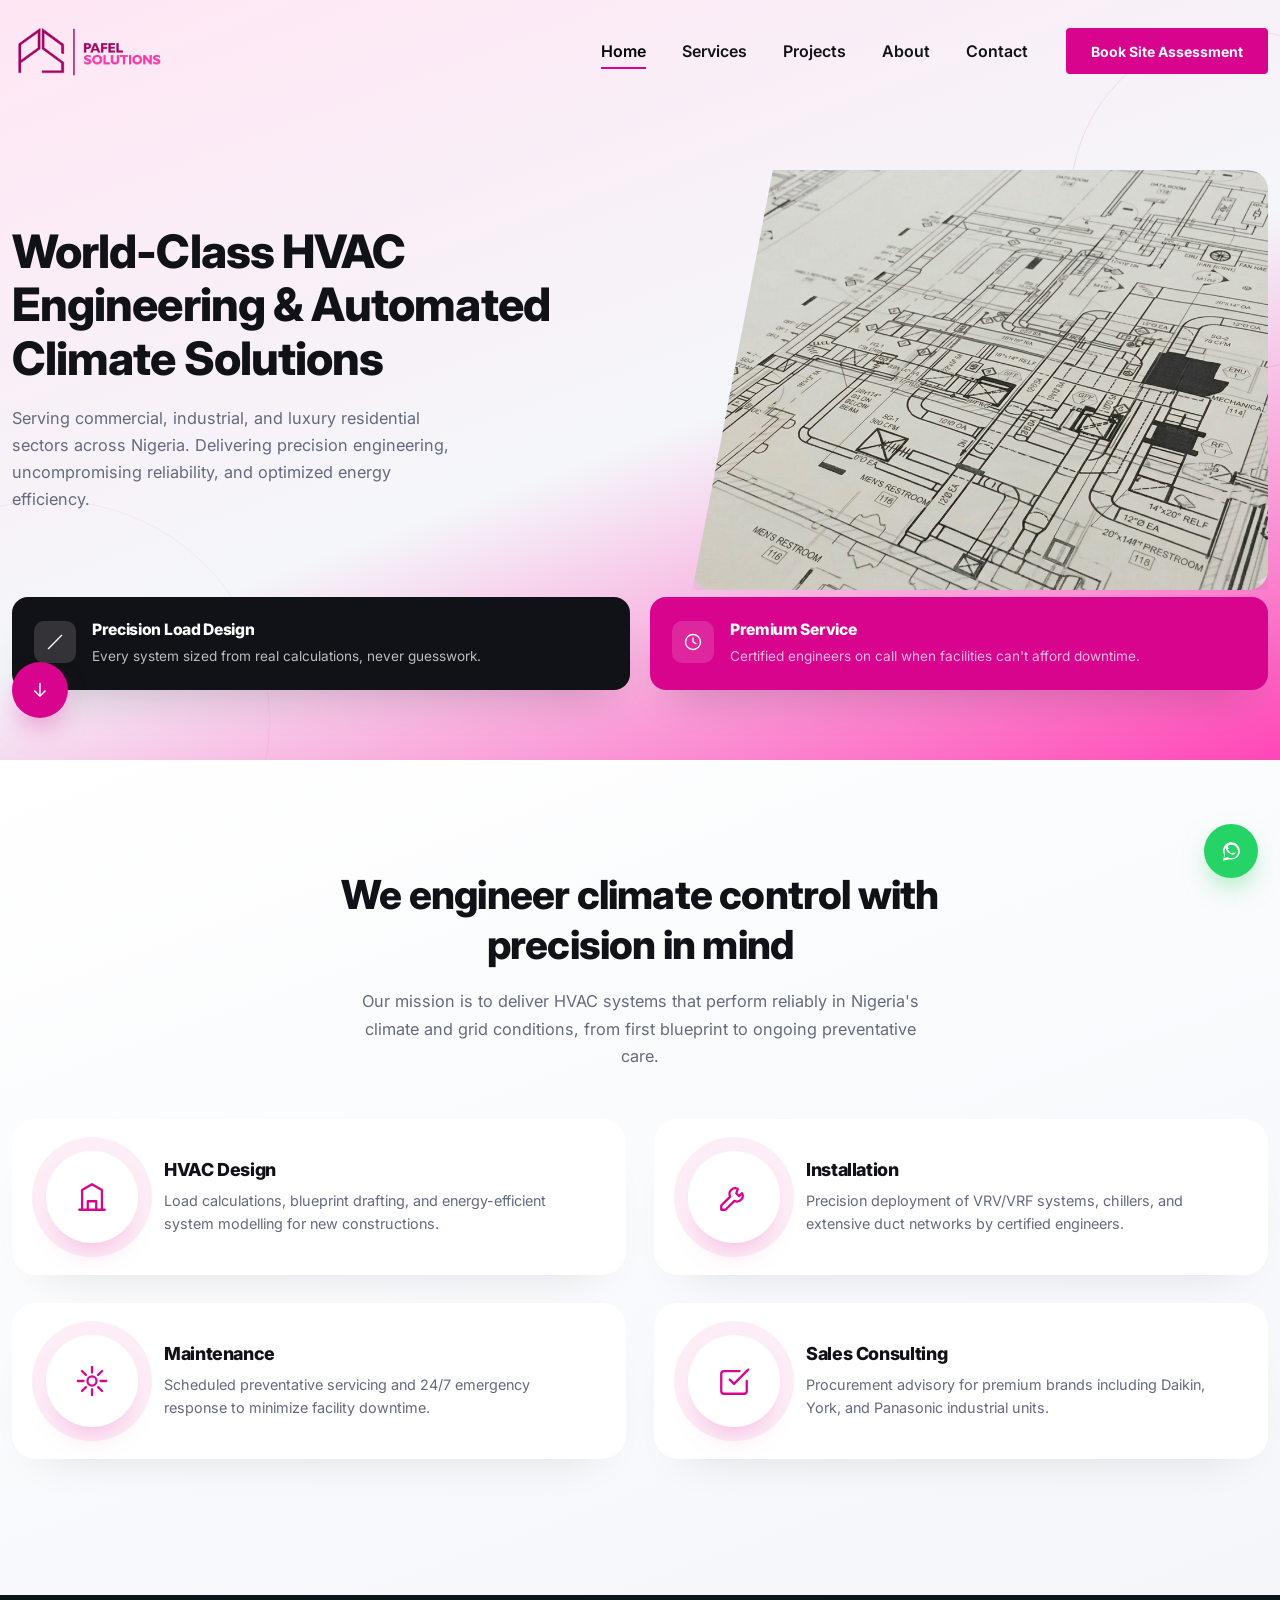
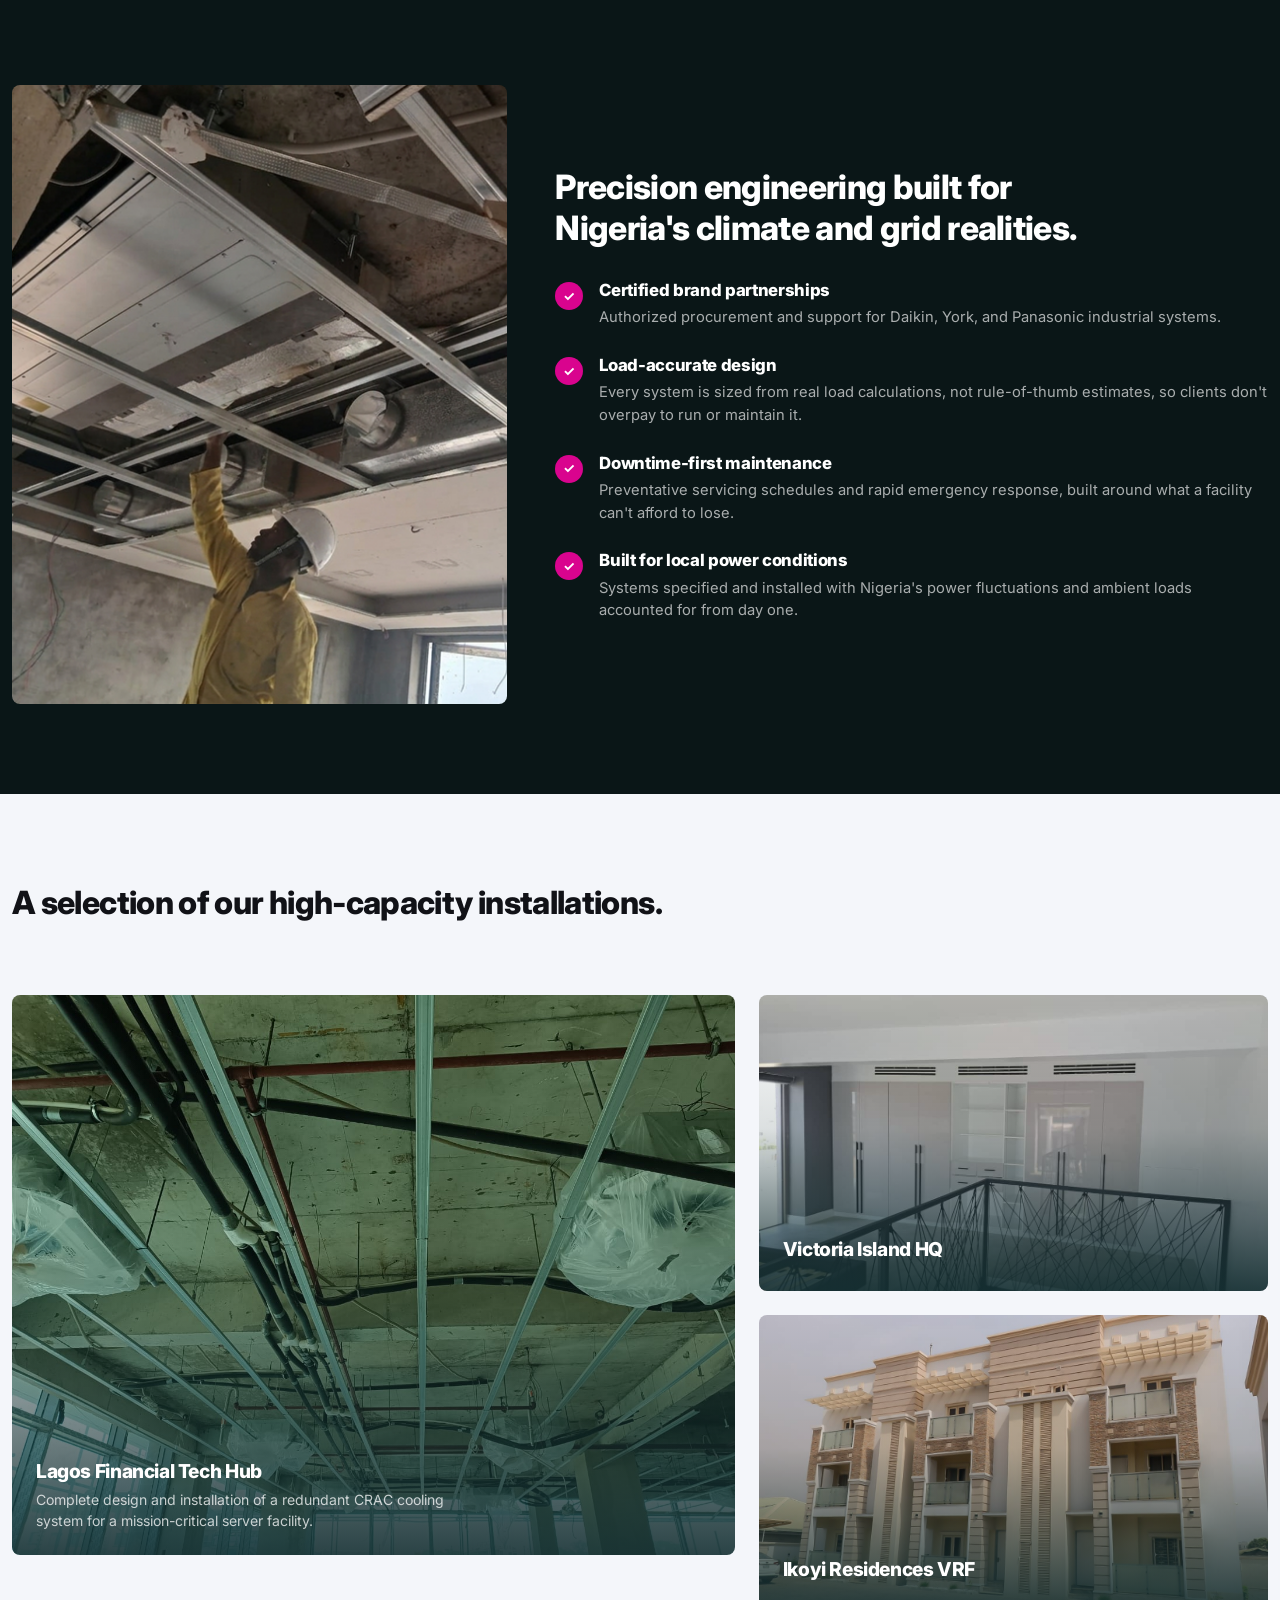
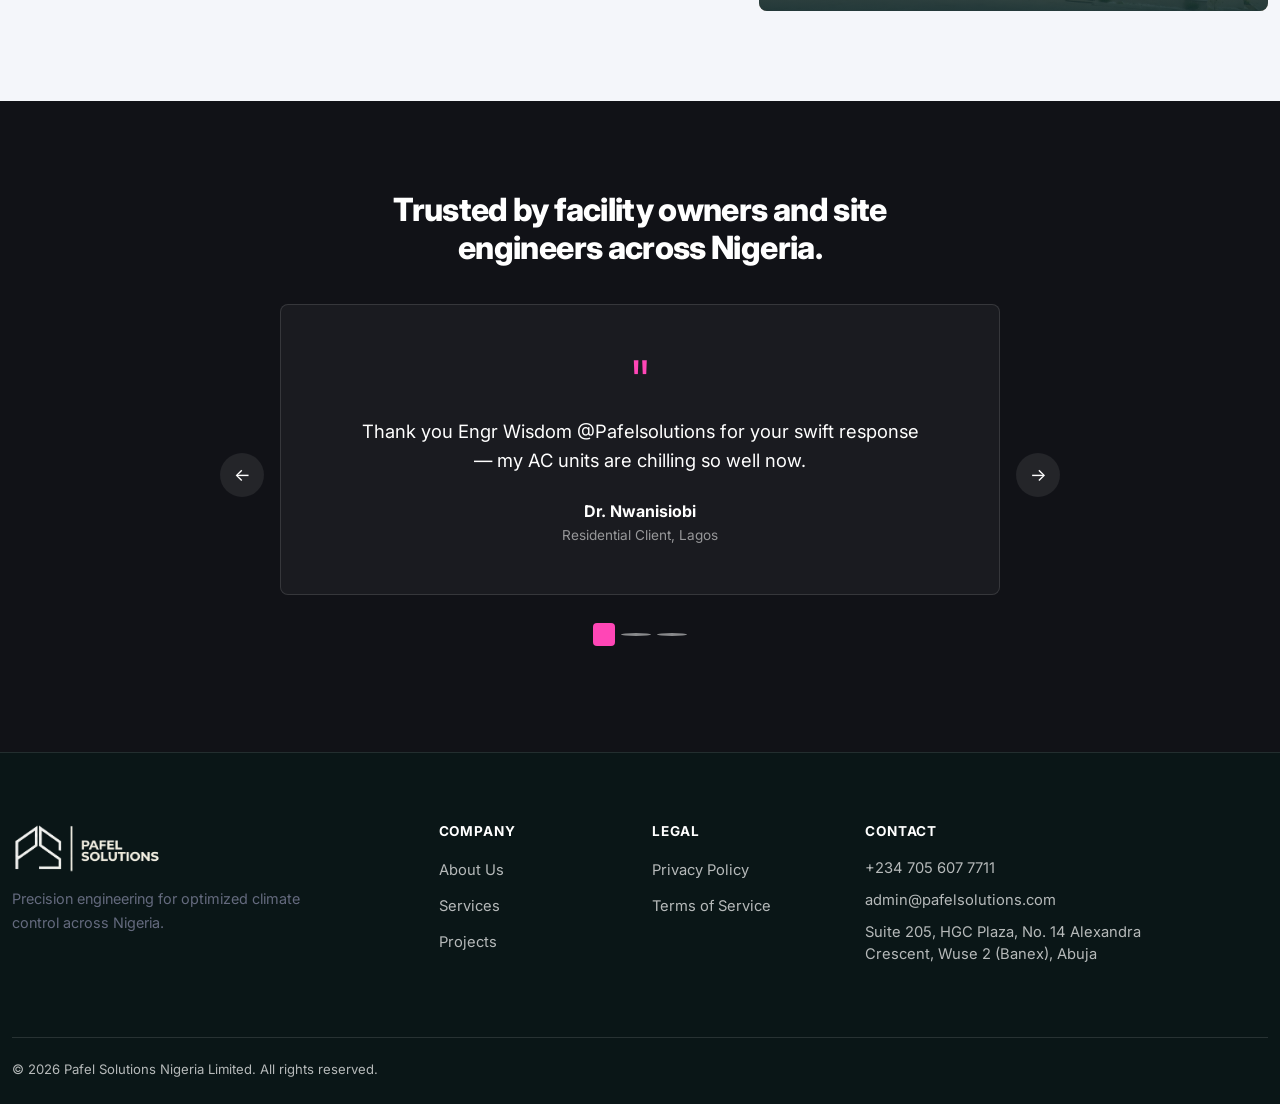
==== index.html @ 9391d0e1 "new project look" ====
<!DOCTYPE html>
<html lang="en">
<head>
<meta charset="UTF-8">
<meta name="viewport" content="width=device-width, initial-scale=1.0">
<title>Pafel Solutions | World-Class HVAC Engineering &amp; Climate Solutions</title>
<meta name="description" content="Serving commercial, industrial, and luxury residential sectors across Nigeria. Precision HVAC engineering, installation, and maintenance.">

<!-- Fonts -->
<link rel="preconnect" href="https://fonts.googleapis.com">
<link rel="preconnect" href="https://fonts.gstatic.com" crossorigin>
<link href="https://fonts.googleapis.com/css2?family=Manrope:wght@400;500;600;700;800&display=swap" rel="stylesheet">

<link rel="icon" type="image/png" href="assets/images/favicon.png">
<link rel="apple-touch-icon" href="assets/images/favicon.png">

<!-- Bootstrap 5 -->
<link href="https://cdn.jsdelivr.net/npm/bootstrap@5.3.3/dist/css/bootstrap.min.css" rel="stylesheet">

<!-- AOS -->
<link href="https://cdn.jsdelivr.net/npm/aos@2.3.4/dist/aos.css" rel="stylesheet">
<link rel="icon" type="image/png" href="assets/images/favicon.png">
<link rel="apple-touch-icon" href="assets/images/favicon.png">

<!-- Site styles -->
<link href="assets/css/style.css" rel="stylesheet">
</head>
<body>

<!-- Preloader -->
<div id="preloader">
  <img id="preloader-mark" src="assets/images/preloder1.png" alt="Pafel Solutions">
</div>

<!-- Navbar -->
<nav class="navbar navbar-expand-lg fixed-top" id="mainNav">
  <div class="container">
    <a class="navbar-brand" href="#top">
      <img src="assets/images/logo_light.png" alt="logo" class="brand-mark" >      
    </a>
    <button class="navbar-toggler" type="button" data-bs-toggle="collapse" data-bs-target="#navMenu" aria-controls="navMenu" aria-expanded="false" aria-label="Toggle navigation">
      <span class="toggler-bar"></span>
      <span class="toggler-bar"></span>
      <span class="toggler-bar"></span>
    </button>
    <div class="collapse navbar-collapse" id="navMenu">
      <ul class="navbar-nav ms-auto align-items-lg-center gap-lg-2">
         <li class="nav-item"><a class="nav-link active" href="index.html">Home</a></li>
       <li class="nav-item dropdown">
        <a class="nav-link dropdown-toggle" href="services.html" id="servicesDropdown" role="button" data-bs-toggle="dropdown" data-bs-display="static" aria-expanded="false">Services</a>
        <ul class="dropdown-menu" aria-labelledby="servicesDropdown">
          <li><a class="dropdown-item" href="services.html#hvac-design">HVAC Design</a></li>
          <li><a class="dropdown-item" href="services.html#installation">Installation</a></li>
          <li><a class="dropdown-item" href="services.html#maintenance">Maintenance &amp; SLAs</a></li>
          <li><a class="dropdown-item" href="services.html#sales-consulting">Sales Consulting</a></li>
        </ul>
      </li>
        <li class="nav-item"><a class="nav-link" href="projects.html">Projects</a></li>
        <li class="nav-item"><a class="nav-link" href="about.html">About</a></li>
        <!-- <li class="nav-item"><a class="nav-link" href="insights.html">Insights</a></li> -->
        <li class="nav-item"><a class="nav-link" href="contact.html">Contact</a></li>
        <li class="nav-item ms-lg-3">
          <button type="button" class="btn btn-magenta btn-sm" data-bs-toggle="modal" data-bs-target="#assessmentModal">Book Site Assessment</button>
        </li>
      </ul>
    </div>
  </div>
</nav>

<!-- Hero -->
<header class="hero" id="top">
  <div class="container">
    <div class="hero-panel" data-aos="fade-up">
      <div class="hero-panel-grid">
        <div class="hero-panel-copy">
         
          <h1>World-Class HVAC Engineering &amp; Automated Climate Solutions</h1>
          <p class="hero-panel-sub"> Serving commercial, industrial, and luxury residential sectors across Nigeria. Delivering precision engineering, uncompromising reliability, and optimized energy efficiency.</p>          
        </div>
        <div class="hero-panel-media">
          <img src="assets/images/hero_section.png" alt="Industrial HVAC chiller units on a commercial rooftop">       
        </div>
      </div>

      <div class="hero-float-cards">
        <div class="hero-float-card hero-float-card-dark" data-aos="fade-up" data-aos-delay="120">
          <span class="hero-float-icon">
            <svg viewBox="0 0 24 24" fill="none"><path d="M4 20L20 4M9 15l1.5-1.5M13 11l1.5-1.5M17 7l1.5-1.5" stroke="currentColor" stroke-width="1.6" stroke-linecap="round"/></svg>
          </span>
          <div>
            <h4>Precision Load Design</h4>
            <p>Every system sized from real calculations, never guesswork.</p>
          </div>
        </div>
        <div class="hero-float-card hero-float-card-accent" data-aos="fade-up" data-aos-delay="200">
          <span class="hero-float-icon">
            <svg viewBox="0 0 24 24" fill="none"><circle cx="12" cy="12" r="9" stroke="currentColor" stroke-width="1.6"/><path d="M12 7v5l3.5 2" stroke="currentColor" stroke-width="1.6" stroke-linecap="round" stroke-linejoin="round"/></svg>
          </span>
          <div>
            <h4>Premium Service</h4>
            <p>Certified engineers on call when facilities can't afford downtime.</p>
          </div>
        </div>
      </div>

      <button type="button" class="hero-scroll-btn" onclick="document.getElementById('services').scrollIntoView({behavior:'smooth'})" aria-label="Scroll to services">↓</button>
    </div>
  </div>
</header>

<!-- Services -->
<section class="services" id="services">
  <div class="container">
    <div class="services-head" data-aos="fade-up">      
      <h2>We engineer climate control with precision in mind</h2>
      <p class="services-sub">Our mission is to deliver HVAC systems that perform reliably in Nigeria's climate and grid conditions, from first blueprint to ongoing preventative care.</p>
    </div>

    <div class="services-grid-v2">
      <div class="service-card-v2" data-aos="fade-up" data-aos-delay="0">
        <span class="service-icon-v2">
          <svg viewBox="0 0 24 24" fill="none"><path d="M3 21h18M5 21V7l7-4 7 4v14M9 21v-6h6v6" stroke="currentColor" stroke-width="1.6" stroke-linecap="round" stroke-linejoin="round"/></svg>
        </span>
        <div class="service-card-v2-text">
          <h3>HVAC Design</h3>
          <p>Load calculations, blueprint drafting, and energy-efficient system modelling for new constructions.</p>
        </div>
      </div>
      <div class="service-card-v2" data-aos="fade-up" data-aos-delay="90">
        <span class="service-icon-v2">
          <svg viewBox="0 0 24 24" fill="none"><path d="M14.7 6.3a4 4 0 0 0-5.4 5.4L3 18v3h3l6.3-6.3a4 4 0 0 0 5.4-5.4l-2.1 2.1-2-2z" stroke="currentColor" stroke-width="1.6" stroke-linecap="round" stroke-linejoin="round"/></svg>
        </span>
        <div class="service-card-v2-text">
          <h3>Installation</h3>
          <p>Precision deployment of VRV/VRF systems, chillers, and extensive duct networks by certified engineers.</p>
        </div>
      </div>
      <div class="service-card-v2" data-aos="fade-up" data-aos-delay="180">
        <span class="service-icon-v2">
          <svg viewBox="0 0 24 24" fill="none"><path d="M12 2v4M12 18v4M4.9 4.9l2.8 2.8M16.3 16.3l2.8 2.8M2 12h4M18 12h4M4.9 19.1l2.8-2.8M16.3 7.7l2.8-2.8" stroke="currentColor" stroke-width="1.6" stroke-linecap="round"/><circle cx="12" cy="12" r="3.2" stroke="currentColor" stroke-width="1.6"/></svg>
        </span>
        <div class="service-card-v2-text">
          <h3>Maintenance</h3>
          <p>Scheduled preventative servicing and 24/7 emergency response to minimize facility downtime.</p>
        </div>
      </div>
      <div class="service-card-v2" data-aos="fade-up" data-aos-delay="270">
        <span class="service-icon-v2">
          <svg viewBox="0 0 24 24" fill="none"><path d="M9 11l3 3L22 4M21 12v7a2 2 0 0 1-2 2H5a2 2 0 0 1-2-2V7a2 2 0 0 1 2-2h11" stroke="currentColor" stroke-width="1.6" stroke-linecap="round" stroke-linejoin="round"/></svg>
        </span>
        <div class="service-card-v2-text">
          <h3>Sales Consulting</h3>
          <p>Procurement advisory for premium brands including Daikin, York, and Panasonic industrial units.</p>
        </div>
      </div>
    </div>
 
  </div>
</section>

<!-- Key Benefits -->
<section class="benefits" id="about">
  <div class="container">
    <div class="row align-items-center g-5">
      <div class="col-lg-5" data-aos="fade-right">
        <div class="benefits-media">
          <img src="assets/images/manwork.png" alt="Engineer inspecting an industrial cooling system">
        </div>
      </div>
      <div class="col-lg-7" data-aos="fade-left">       
        <h2>Precision engineering built for Nigeria's climate and grid realities.</h2>
        <ul class="benefits-list">
          <li>
            <span class="check">✓</span>
            <div>
              <h4>Certified brand partnerships</h4>
              <p>Authorized procurement and support for Daikin, York, and Panasonic industrial systems.</p>
            </div>
          </li>
          <li>
            <span class="check">✓</span>
            <div>
              <h4>Load-accurate design</h4>
              <p>Every system is sized from real load calculations, not rule-of-thumb estimates, so clients don't overpay to run or maintain it.</p>
            </div>
          </li>
          <li>
            <span class="check">✓</span>
            <div>
              <h4>Downtime-first maintenance</h4>
              <p>Preventative servicing schedules and rapid emergency response, built around what a facility can't afford to lose.</p>
            </div>
          </li>
          <li>
            <span class="check">✓</span>
            <div>
              <h4>Built for local power conditions</h4>
              <p>Systems specified and installed with Nigeria's power fluctuations and ambient loads accounted for from day one.</p>
            </div>
          </li>
        </ul>
      </div>
    </div>
  </div>
</section>

<!-- Featured Deployments -->
<section class="deployments" id="projects">
  <div class="container">
    <div class="section-head split" data-aos="fade-up">
      <div>       
        <h2>A selection of our high-capacity installations.</h2>
      </div>     
    </div>

    <div class="row g-4 deployment-grid">
      <div class="col-lg-7" data-aos="fade-up">
        <a class="project-card project-card-lg" href="#">
          <img src="assets/images/photo1.jpeg" alt="Data center server aisle with cooling infrastructure">
          <div class="project-overlay">
            <div class="project-tags">
            </div>
            <h3>Lagos Financial Tech Hub</h3>
            <p>Complete design and installation of a redundant CRAC cooling system for a mission-critical server facility.</p>
          </div>
        </a>
      </div>
      <div class="col-lg-5">
        <div class="deployment-stack">
          <a class="project-card project-card-sm" href="#" data-aos="fade-up" data-aos-delay="80">
            <img src="assets/images/photo6.jpeg" alt="Modern commercial office building interior">
            <div class="project-overlay">             
              <h3>Victoria Island HQ</h3>
            </div>
          </a>
          <a class="project-card project-card-sm" href="#" data-aos="fade-up" data-aos-delay="160">
            <img src="assets/images/photo23.jpeg" alt="Luxury residential apartment exterior at dusk">
            <div class="project-overlay">              
              <h3>Ikoyi Residences VRF</h3>
            </div>
          </a>
        </div>
      </div>
    </div>
  </div>
</section>

<!-- Testimonials -->
<section class="testimonials" data-aos="fade-up">
  <div class="container">
    <div class="section-head" style="margin-bottom:36px;" >     
      <h2 class="text-white-heading">Trusted by facility owners and site engineers across Nigeria.</h2>
    </div>

    <div id="testimonialCarousel" class="carousel slide testimonial-carousel" data-bs-ride="carousel" data-bs-interval="6000">
      <div class="carousel-inner">
        <div class="carousel-item active">
          <div class="testimonial-card">
            <span class="quote-mark">"</span>
            <p class="testimonial-text">Thank you Engr Wisdom @Pafelsolutions for your swift response — my AC units are chilling so well now.</p>
            <div class="testimonial-author">
              <span class="author-name">Dr. Nwanisiobi</span>
              <span class="author-role">Residential Client, Lagos</span>
            </div>
          </div>
        </div>
        <div class="carousel-item">
          <div class="testimonial-card">
            <span class="quote-mark">"</span>
            <p class="testimonial-text">Pafel sized our data hall cooling correctly the first time. No overengineering, no downtime since commissioning.</p>
            <div class="testimonial-author">
              <span class="author-name">Facility Manager</span>
              <span class="author-role">Lagos Financial Tech Hub</span>
            </div>
          </div>
        </div>
        <div class="carousel-item">
          <div class="testimonial-card">
            <span class="quote-mark">"</span>
            <p class="testimonial-text">Responsive, certified, and easy to work with on a tight commercial fit-out timeline. Would use again.</p>
            <div class="testimonial-author">
              <span class="author-name">Project Developer</span>
              <span class="author-role">Victoria Island HQ</span>
            </div>
          </div>
        </div>
      </div>
      <button class="carousel-control-prev" type="button" data-bs-target="#testimonialCarousel" data-bs-slide="prev">
        <span class="carousel-arrow" aria-hidden="true">←</span>
        <span class="visually-hidden">Previous</span>
      </button>
      <button class="carousel-control-next" type="button" data-bs-target="#testimonialCarousel" data-bs-slide="next">
        <span class="carousel-arrow" aria-hidden="true">→</span>
        <span class="visually-hidden">Next</span>
      </button>
      <div class="carousel-indicators testimonial-indicators">
        <button type="button" data-bs-target="#testimonialCarousel" data-bs-slide-to="0" class="active" aria-current="true" aria-label="Testimonial 1"></button>
        <button type="button" data-bs-target="#testimonialCarousel" data-bs-slide-to="1" aria-label="Testimonial 2"></button>
        <button type="button" data-bs-target="#testimonialCarousel" data-bs-slide-to="2" aria-label="Testimonial 3"></button>
      </div>
    </div>
  </div>
</section>

<!-- Footer -->
<footer id="contact">
  <div class="container">
    <div class="row g-4 footer-grid">
      <div class="col-lg-4">
        <a class="navbar-brand footer-brand" href="#top">
          <img src="assets/images/logo_dark.png" alt="logo" class="brand-mark">          
        </a>
        <p class="footer-tag">Precision engineering for optimized climate control across Nigeria.</p>
      </div>
      <div class="col-6 col-lg-2">
        <h5>Company</h5>
        <ul>
          <li><a href="#about">About Us</a></li>
          <li><a href="#services">Services</a></li>
          <li><a href="#projects">Projects</a></li>
          <!-- <li><a href="contact.html">Contact</a></li> -->
        </ul>
      </div>
      <div class="col-6 col-lg-2">
        <h5>Legal</h5>
        <ul>
          <li><a href="#">Privacy Policy</a></li>
          <li><a href="#">Terms of Service</a></li>
        </ul>
      </div>
      <div class="col-lg-4">
        <h5>Contact</h5>
        <ul class="footer-contact">
          <li><a href="tel:+2347056077711">+234 705 607 7711</a></li>
          <li><a href="mailto:admin@pafelsolutions.com">admin@pafelsolutions.com</a></li>
          <li><span>Suite 205, HGC Plaza, No. 14 Alexandra Crescent, Wuse 2 (Banex), Abuja</span></li>
        </ul>
        <!-- <a href="contact.html" class="link-arrow footer-contact-link">Full Contact Details →</a> -->
      </div>
    </div>
    <div class="footer-bottom">
      <span>© 2026 Pafel Solutions Nigeria Limited. All rights reserved.</span>
    </div>
  </div>
</footer>

<!-- Book Site Assessment Modal -->
<div class="modal fade assessment-modal" id="assessmentModal" tabindex="-1" aria-labelledby="assessmentModalLabel" aria-hidden="true">
  <div class="modal-dialog modal-dialog-centered modal-lg">
    <div class="modal-content">
      <div class="modal-header">
        <div>
          <h2 class="modal-title" id="assessmentModalLabel">Book a Site Assessment</h2>
          <p class="modal-subtitle">Pick a date and share your project details — our engineering team will confirm within one business day.</p>
        </div>
        <button type="button" class="btn-close" data-bs-dismiss="modal" aria-label="Close"></button>
      </div>
      <div class="modal-body">
        <div class="row g-4">
          <!-- Calendar & time -->
          <div class="col-lg-5">
            <div class="booking-panel">
              <span class="step-label"><span class="step-num">1</span>Select date &amp; time</span>

              <div class="cal-header">
                <button type="button" class="cal-nav" id="calPrev" aria-label="Previous month">←</button>
                <span id="calMonthLabel" class="cal-month"></span>
                <button type="button" class="cal-nav" id="calNext" aria-label="Next month">→</button>
              </div>
              <div class="cal-weekdays">
                <span>Su</span><span>Mo</span><span>Tu</span><span>We</span><span>Th</span><span>Fr</span><span>Sa</span>
              </div>
              <div class="cal-grid" id="calGrid"></div>

              <div class="time-section">
                <span class="time-label">Available times</span>
                <div class="time-grid" id="timeGrid"></div>
                <p class="time-empty" id="timeEmpty">Select a date to see available times.</p>
              </div>
            </div>
          </div>

          <!-- Form -->
          <div class="col-lg-7">
            <span class="step-label"><span class="step-num">2</span>Project details</span>
            <form id="assessmentForm" class="booking-form" novalidate>
              <div class="row g-3">
                <div class="col-sm-6">
                  <label class="form-label" for="bkName">Full name *</label>
                  <input type="text" class="form-control" id="bkName" required placeholder="John Doe">
                </div>
                <div class="col-sm-6">
                  <label class="form-label" for="bkPhone">Phone number *</label>
                  <input type="tel" class="form-control" id="bkPhone" required placeholder="+234...">
                </div>
                <div class="col-sm-6">
                  <label class="form-label" for="bkProject">Project type</label>
                  <select class="form-select" id="bkProject">
                    <option>Commercial Building</option>
                    <option>Premium Residential</option>
                    <option>Industrial / Server Facility</option>
                  </select>
                </div>
                <div class="col-sm-6">
                  <label class="form-label" for="bkSystem">Preferred system</label>
                  <select class="form-select" id="bkSystem">
                    <option>I'm not sure / need advice</option>
                    <option>VRV / VRF Systems</option>
                    <option>Ceiling Concealed / Ducted</option>
                    <option>Ceiling Cassette</option>
                    <option>High Wall Split</option>
                  </select>
                </div>
                <div class="col-12">
                  <label class="form-label" for="bkScope">Scope / description</label>
                  <textarea class="form-control" id="bkScope" rows="3" placeholder="Briefly describe your cooling needs..."></textarea>
                </div>
              </div>

              <p class="selected-summary" id="selectedSummary">No date selected yet.</p>

              <button type="submit" class="btn btn-magenta btn-lg w-100" id="bkSubmit">Confirm Appointment</button>
              <p class="booking-note">No commitment for the initial assessment.</p>
            </form>
          </div>
        </div>
      </div>
    </div>
  </div>
</div>

<!-- Floating WhatsApp button -->
<a href="https://wa.me/2347056077711?text=Hi%20Pafel%20Solutions%2C%20I%27d%20like%20to%20ask%20about%20your%20HVAC%20services."
   class="whatsapp-float" target="_blank" rel="noopener" aria-label="Chat with Pafel Solutions on WhatsApp">
  <svg viewBox="0 0 32 32" fill="none" xmlns="http://www.w3.org/2000/svg">
    <path d="M23.5 8.4A9.9 9.9 0 0 0 16 5.1a9.9 9.9 0 0 0-8.6 14.9L6 27l7.2-1.9a9.9 9.9 0 0 0 2.8.4 9.9 9.9 0 0 0 7-16.9v-.2zM16 24a8.2 8.2 0 0 1-4.2-1.1l-.3-.2-4.3 1.1 1.2-4.2-.2-.3A8.2 8.2 0 1 1 24 15.8 8.2 8.2 0 0 1 16 24z" fill="currentColor"/>
    <path d="M20.4 18.1c-.3-.1-1.6-.8-1.8-.9-.2-.1-.4-.1-.6.1s-.7.9-.9 1c-.2.2-.3.2-.6.1a6.7 6.7 0 0 1-3.4-3 7.7 7.7 0 0 1-1.4-1.7c-.1-.2 0-.4.1-.5l.4-.5.3-.4a.6.6 0 0 0 0-.5c-.1-.1-.6-1.5-.8-2s-.4-.4-.6-.4h-.5a1 1 0 0 0-.7.3 3 3 0 0 0-.9 2.2c0 1.3.9 2.6 1.1 2.8.1.2 2 3.1 4.9 4.3a16 16 0 0 0 1.7.6 4 4 0 0 0 1.8.1 3 3 0 0 0 2-1.4 2.4 2.4 0 0 0 .2-1.4c-.1-.1-.3-.2-.6-.3z" fill="currentColor"/>
  </svg>
  <span class="whatsapp-tooltip">Chat on WhatsApp</span>
</a>

<script src="https://cdn.jsdelivr.net/npm/bootstrap@5.3.3/dist/js/bootstrap.bundle.min.js"></script>
<script src="https://cdn.jsdelivr.net/npm/aos@2.3.4/dist/aos.js"></script>
<script src="https://cdnjs.cloudflare.com/ajax/libs/gsap/3.12.5/gsap.min.js"></script>
<script src="assets/js/main.js"></script>
</body>
</html>
---- assets/css/style.css ----
@import url('https://fonts.googleapis.com/css2?family=Inter:wght@400;600;700;800;900&display=swap');


:root {
  /* High-Contrast Structural Layer */
  --teal-900: #0A1617;        /* Deeper, richer baseline ink */
  --ink: #111217;             /* True high-contrast rich black */
  --gray-500: #646A7E;        /* Crisp text gray */
  --gray-200: #DDE1EC;        /* Hard structural dividing lines */
  --cream: #00F0FF;           /* REPLACED with Electric Cyan (HVAC Airflow/Cooling) */
  --off-white: #F4F6FA;       /* Clinical, high-visibility gray-white */
  --white: #FFFFFF;

  /* Pafel High-Resolution Accent Layer */
  --magenta: #D9048E;        /* Pushed up saturation (Thermal/Heat) */
  --magenta-bright: #FF46B6; /* Pure neon emissive accent */
  --magenta-deep: #4A0031;   /* High-shadow grounding color */
  --rose-muted: #111217;     /* Hardened to baseline elements */
  --pink-soft: #FFE6F4;      /* High-contrast highlight container fill */
  --cyan-electric: #00F0FF;  /* Secondary hyper-vibrant token */

  /* Geometric Layout Typography */
  --font-display: 'Inter', 'Helvetica Neue', Arial, sans-serif;
  --font-body: 'Inter', 'Helvetica Neue', Arial, sans-serif;

  --radius: 4px;             /* Sharper, architectural block corners */
  --radius-lg: 8px;
  --container-pad: 24px;

  --ease: cubic-bezier(0.16, 1, 0.3, 1); /* Faster, crisp industrial transitions */
}

*{box-sizing:border-box;}
html{scroll-behavior:smooth;}
body{
  font-family: var(--font-body);
  color: var(--ink);
  background: var(--off-white);
  -webkit-font-smoothing: antialiased;
  overflow-x: hidden;
}

@media (prefers-reduced-motion: reduce){
  html{scroll-behavior:auto;}
  *{animation-duration:0.001ms !important; animation-iteration-count:1 !important; transition-duration:0.001ms !important;}
}

a{ text-decoration:none; color: inherit; }
img{ max-width:100%; display:block; }
h1,h2,h3,h4{ font-family: var(--font-display); font-weight:800; letter-spacing:-0.02em; color: var(--ink); margin:0; }
p{ color: var(--gray-500); margin:0; }
:focus-visible{ outline: 2px solid var(--magenta); outline-offset: 3px; }

.container{ max-width: 1280px; }

.eyebrow{
  display:inline-block;
  font-size: 0.78rem;
  font-weight:700;
  letter-spacing: 0.08em;
  text-transform: uppercase;
  color: var(--magenta-deep);
  margin-bottom: 14px;
}
.eyebrow-light{ color: var(--magenta-bright); }

.btn{
  font-family: var(--font-body);
  font-weight:700;
  border-radius: var(--radius);
  padding: 0.72rem 1.5rem;
  border: 1px solid transparent;
  transition: transform .25s var(--ease), box-shadow .25s var(--ease), background .25s var(--ease), color .25s var(--ease);
}
.btn-magenta{
  background: var(--magenta);
  color: var(--white);
}
.btn-magenta:hover{
  background: var(--magenta-deep);
  color: var(--white);
  transform: translateY(-2px);
  box-shadow: 0 12px 24px -12px rgba(167,39,127,0.55);
}
.btn-outline-ink{
  background: transparent;
  border-color: var(--ink);
  color: var(--ink);
}
.btn-outline-ink:hover{
  background: var(--ink);
  color: var(--white);
  transform: translateY(-2px);
}

/* ============================
   Preloader
   ============================ */
/* ============================
   Preloader
   ============================ */
#preloader{
  position: fixed; inset:0; z-index: 2000;
  background: var(--off-white);
  display:flex; align-items:center; justify-content:center;
  transition: opacity .5s var(--ease), visibility .5s var(--ease);
}
#preloader.hidden{ opacity:0; visibility:hidden; pointer-events:none; }

#preloader-mark{
  width: 84px; height: 84px;
  object-fit: contain;
  animation: preloader-pulse 1.3s var(--ease) infinite;
}
@keyframes preloader-pulse{
  0%, 100%{ transform: scale(0.9); opacity: 0.55; }
  50%{ transform: scale(1.05); opacity: 1; }
}

/* ============================
   Navbar
   ============================ */
#mainNav{
  padding: 18px 0;
  background: transparent;
  transition: background .3s var(--ease), padding .3s var(--ease), box-shadow .3s var(--ease);
  z-index: 1050;
}
#mainNav.scrolled{
  background: rgba(249,249,249,0.92);
  backdrop-filter: blur(10px);
  padding: 10px 0;
  box-shadow: 0 1px 0 var(--gray-200);
}
@media (max-width: 991.98px){
  #mainNav{
    background: rgba(249,249,249,0.98);
    backdrop-filter: blur(10px);
    box-shadow: 0 1px 0 var(--gray-200);
  }
}
.navbar-brand{ display:flex; align-items:center; gap:8px; }
.brand-mark{  width:150px; height:auto; }
/* .brand-mark svg{ width:100%; height:100%; } */
.brand-word{ font-family: var(--font-display); font-weight:500; font-size:1.05rem; color: var(--ink); }
.brand-word strong{ font-weight:800; color: var(--magenta); }

.nav-link{
  font-weight:600;
  color: var(--ink);
  padding: 8px 4px !important;
  margin: 0 10px;
  position: relative;
}
.nav-link::after{
  content:"";
  position:absolute; left:4px; right:4px; bottom:2px; height:2px;
  background: var(--magenta);
  transform: scaleX(0); transform-origin:left;
  transition: transform .25s var(--ease);
}
.nav-link:hover::after{ transform: scaleX(1); }

.navbar-toggler{ border:none; padding:6px; }
.navbar-toggler:focus{ box-shadow:none; }
.toggler-bar{ display:block; width:22px; height:2px; background:var(--ink); margin:5px 0; }


#mainNav.nav-on-dark:not(.scrolled) .nav-link,
#mainNav.nav-on-dark:not(.scrolled) .brand-word{
  color: var(--white);
}
#mainNav.nav-on-dark:not(.scrolled) .nav-link::after{
  background: var(--white);
}
#mainNav.nav-on-dark:not(.scrolled) .toggler-bar{
  background: var(--white);
}
#mainNav.nav-on-dark:not(.scrolled) .btn-outline-ink{
  border-color: var(--white);
  color: var(--white);
}
#mainNav.nav-on-dark:not(.scrolled) .btn-outline-ink:hover{
  background: var(--white);
  color: var(--ink);
}

/* ============================
   Hero
   ============================ */
.hero{
  position: relative;
  padding: 150px 0 110px;
  overflow: hidden;
  background: linear-gradient(160deg, var(--pink-soft) 0%, var(--off-white) 55%, var(--magenta-bright) 100%);
}
.hero::before{
  content:"";
  position:absolute;
  top: 30px; right: -130px;
  width: 340px; height: 340px;
  border: 1px solid rgba(217,4,142,0.18);
  border-radius: 50%;
  opacity: .6;
  pointer-events:none;
}
.hero::after{
  content:"";
  position:absolute;
  bottom: -180px; left: -170px;
  width: 440px; height: 440px;
  border: 1px solid rgba(217,4,142,0.14);
  border-radius: 50%;
  opacity: .45;
  pointer-events:none;
}
.hero-actions{ display:flex; gap:14px; flex-wrap:wrap; }

/* Hero panel — transparent now; the gradient lives on .hero so it spans full width */
.hero-panel{
  position: relative;
  z-index: 1;
  padding-bottom: 100px;
}
.hero-panel-grid{
  position: relative;
  display: grid;
  grid-template-columns: 1.05fr 0.95fr;
  gap: 44px;
  align-items: center;
  min-height: 420px;
}
.hero-panel-copy{ position: relative; z-index: 2; }
.hero-panel-copy h1{
  color: var(--ink);
  font-size: clamp(2rem, 3.6vw, 2.9rem);
  line-height: 1.16;
  margin: 8px 0 20px;
}
.hero-panel-sub{
  color: var(--gray-500);
  font-size: 1.02rem;
  line-height: 1.65;
  max-width: 460px;
  margin-bottom: 30px;
}

.hero-panel-media{
  position: relative;
  height: 100%;
  min-height: 380px;
  border-radius: 20px;
  overflow: hidden;
  clip-path: polygon(14% 0, 100% 0, 100% 100%, 0% 100%);
  box-shadow: 0 34px 64px -30px rgba(17,18,23,0.28);
}
.hero-panel-media img{
  width: 100%; height: 100%;
  object-fit: cover;
  transition: transform 1.1s var(--ease);
}
.hero-panel:hover .hero-panel-media img{ transform: scale(1.07); }

.hero-float-cards{
  position: absolute;
  left: 0;
  right: 0;
  bottom: 0;
  display: grid;
  grid-template-columns: 1fr 1fr;
  gap: 20px;
  z-index: 4;
}
.hero-float-card{
  display: flex;
  gap: 16px;
  align-items: flex-start;
  padding: 24px 22px;
  border-radius: 16px;
  box-shadow: 0 24px 44px -22px rgba(17,18,23,0.22);
  transition: transform .3s var(--ease), box-shadow .3s var(--ease);
}
.hero-float-card:hover{
  transform: translateY(-6px);
  box-shadow: 0 30px 54px -20px rgba(17,18,23,0.3);
}
.hero-float-card-dark{ background: var(--ink); }
.hero-float-card-accent{ background: var(--magenta); }
.hero-float-icon{
  flex-shrink: 0;
  width: 42px; height: 42px;
  border-radius: 10px;
  background: rgba(255,255,255,0.14);
  color: var(--white);
  display: flex; align-items: center; justify-content: center;
  transition: transform .3s var(--ease);
}
.hero-float-icon svg{ width: 20px; height: 20px; }
.hero-float-card:hover .hero-float-icon{ transform: rotate(-8deg) scale(1.08); }
.hero-float-card h4{ color: var(--white); font-size: 0.98rem; margin-bottom: 6px; }
.hero-float-card p{ color: rgba(255,255,255,0.72); font-size: 0.85rem; line-height: 1.5; margin: 0; }

.hero-scroll-btn{
  position: absolute;
  left: 0;
  bottom: -28px;
  width: 56px; height: 56px;
  border-radius: 50%;
  background: var(--magenta);
  color: var(--white);
  border: none;
  font-size: 1.2rem;
  display: flex; align-items: center; justify-content: center;
  z-index: 5;
  box-shadow: 0 16px 30px -12px rgba(217,4,142,0.55);
  animation: hero-bounce 2.4s ease-in-out infinite;
  transition: background .25s var(--ease), transform .25s var(--ease);
  cursor: pointer;
}
.hero-scroll-btn:hover{
  background: var(--magenta-deep);
  animation-play-state: paused;
  transform: translateY(4px) scale(1.06);
}
@keyframes hero-bounce{
  0%, 100%{ transform: translateY(0); }
  50%{ transform: translateY(8px); }
}

@media (max-width: 991.98px){
  .hero-panel{ padding-bottom: 0; }
  .hero-panel-grid{ grid-template-columns: 1fr; min-height: auto; }
  .hero-panel-media{ min-height: 260px; clip-path: none; margin-top: 6px; }
  .hero-float-cards{
    position: static;
    left: auto; right: auto; bottom: auto;
    grid-template-columns: 1fr;
    margin-top: 32px;
  }
  .hero-scroll-btn{
    position: static;
    margin-top: 24px;
    animation: none;
  }
  .hero::before, .hero::after{ display:none; }
}
@media (max-width: 575.98px){
  .hero-panel{ border-radius: 20px; }
}

/* ============================
   Services
   ============================ */
.section-head{
  max-width: 640px;
  margin: 0 auto 48px;
  text-align: center;
}
.section-head.split{
  display:flex; align-items:flex-end; justify-content:space-between;
  max-width:none; margin: 0 0 48px;
  text-align: left;
  flex-wrap:wrap; gap:16px;
}
.link-arrow{
  font-weight:700; color: var(--magenta-deep);
  transition: gap .25s var(--ease), color .25s;
  display:inline-flex; align-items:center; gap:6px;
}
.link-arrow:hover{ color: var(--magenta); gap:10px; }

.service-card{
  background: var(--white);
  border: 1px solid var(--gray-200);
  border-top: 3px solid var(--cream);
  border-radius: var(--radius);
  padding: 28px 24px;
  height: 100%;
  transition: transform .3s var(--ease), box-shadow .3s var(--ease), border-color .3s var(--ease);
}
.service-card:hover{
  transform: translateY(-6px);
  border-color: var(--magenta);
  box-shadow: 0 20px 40px -24px rgba(20,47,50,0.25);
}
.service-icon{
  width: 44px; height:44px;
  display:flex; align-items:center; justify-content:center;
  border-radius: 10px;
  background: var(--off-white);
  color: var(--magenta);
  margin-bottom: 18px;
}
.service-icon svg{ width:22px; height:22px; }
.service-card h3{ font-size: 1.1rem; margin-bottom:10px; }
.service-card p{ font-size: 0.92rem; line-height:1.55; }

/* ---- Services v2 (icon-left card grid) ---- */
.services{
  padding: 100px 0;
  background: linear-gradient(160deg, var(--white) 0%, var(--off-white) 100%);
}
.services-head{
  max-width: 640px;
  margin: 0 auto 48px;
  text-align: center;
}
.services-head h2{
  font-size: clamp(1.8rem, 3.6vw, 2.5rem);
  line-height: 1.25;
  margin: 10px 0 18px;
}
.services-sub{
  font-size: 1.02rem;
  line-height: 1.7;
  color: var(--gray-500);
  max-width: 560px;
}

.services-grid-v2{
  display: grid;
  grid-template-columns: repeat(2, 1fr);
  gap: 28px;
  margin-bottom: 36px;
}
.service-card-v2{
  position: relative;
  display: flex;
  align-items: center;
  gap: 26px;
  background: var(--white);
  border-radius: 24px;
  padding: 32px 34px;
  box-shadow: 0 24px 50px -34px rgba(17,18,23,0.16);
  transition: transform .35s var(--ease), box-shadow .35s var(--ease);
}
.service-card-v2:hover{
  transform: translateY(-8px);
  box-shadow: 0 34px 64px -26px rgba(217,4,142,0.24);
}

.service-icon-v2{
  position: relative;
  flex-shrink: 0;
  width: 92px; height: 92px;
  border-radius: 50%;
  background: var(--white);
  color: var(--magenta);
  display: flex; align-items: center; justify-content: center;
  box-shadow: 0 0 0 14px rgba(217,4,142,0.07), 0 18px 32px -18px rgba(217,4,142,0.35);
  transition: transform .35s var(--ease), box-shadow .35s var(--ease);
}
.service-icon-v2 svg{ width: 34px; height: 34px; }
.service-card-v2:hover .service-icon-v2{
  transform: scale(1.06);
  box-shadow: 0 0 0 16px rgba(217,4,142,0.12), 0 20px 36px -16px rgba(217,4,142,0.45);
}
.service-card-v2-text h3{ font-size: 1.12rem; margin-bottom: 8px; }
.service-card-v2-text p{ font-size: 0.9rem; line-height: 1.6; margin: 0; }

.services-link{ display: inline-flex; }

@media (max-width: 767.98px){
  .services-grid-v2{ grid-template-columns: 1fr; }
  .service-card-v2{ padding: 26px; gap: 20px; }
  .service-icon-v2{ width: 72px; height: 72px; }
  .service-icon-v2 svg{ width: 28px; height: 28px; }
}
@media (max-width: 479.98px){
  .service-card-v2{ flex-direction: column; align-items: flex-start; text-align: left; }
}

.services-sub{
  font-size: 1.02rem;
  line-height: 1.7;
  color: var(--gray-500);
  max-width: 560px;
  margin: 0 auto;
}
.text-white-heading{
  color: var(--white);
  font-size: clamp(1.5rem, 3vw, 2rem);
  max-width: 620px;
  margin: 0 auto;
}

/* ============================
   Benefits
   ============================ */
.benefits{
  background: var(--teal-900);
  padding: 90px 0;
  color: var(--white);
}
.benefits h2{
  color: var(--white);
  font-size: clamp(1.5rem, 3vw, 2.1rem);
  margin-bottom: 32px;
  max-width: 560px;
}
.benefits-media{
  border-radius: var(--radius-lg);
  overflow:hidden;
  aspect-ratio: 4/5;
}
.benefits-media img{ width:100%; height:100%; object-fit:cover; }

.benefits-list{ list-style:none; margin:0; padding:0; display:flex; flex-direction:column; gap:26px; }
.benefits-list li{ display:flex; gap:16px; }
.check{
  flex-shrink:0;
  width:28px; height:28px;
  border-radius:50%;
  background: var(--magenta);
  color: var(--white);
  display:flex; align-items:center; justify-content:center;
  font-size:0.85rem; font-weight:700;
  margin-top:2px;
}
.benefits-list h4{ color: var(--white); font-size:1.05rem; margin-bottom:6px; }
.benefits-list p{ color: rgba(255,255,255,0.65); font-size:0.92rem; line-height:1.55; }

/* ============================
   Deployments
   ============================ */
.deployments{ padding: 90px 0; }
.deployment-grid{ margin-top: 0; }
.project-card{
  position:relative;
  display:block;
  border-radius: var(--radius-lg);
  overflow:hidden;
  background: var(--ink);
}
.project-card img{
  width:100%; height:100%; object-fit:cover;
  transition: transform .7s var(--ease);
}
.project-card:hover img{ transform: scale(1.08); }
.project-card-lg{ aspect-ratio: 4/3.1; }
.deployment-stack{ display:flex; flex-direction:column; gap:24px; height:100%; }
.project-card-sm{ aspect-ratio: 16/9.3; flex:1; }

.project-overlay{
  position:absolute; inset:0;
  background: linear-gradient(0deg, rgba(20,47,50,0.9) 0%, rgba(20,47,50,0.15) 55%, rgba(20,47,50,0) 100%);
  display:flex; flex-direction:column; justify-content:flex-end;
  padding: 24px;
}
.project-tags{ display:flex; gap:8px; margin-bottom:10px; }
.tag{
  font-size: 0.68rem; font-weight:700; text-transform:uppercase; letter-spacing:0.05em;
  padding: 5px 10px; border-radius: 999px;
  background: rgba(255,255,255,0.16); color: var(--white);
  backdrop-filter: blur(4px);
}
.tag-magenta{ background: var(--magenta); }
.project-overlay h3{ color: var(--white); font-size:1.2rem; margin-bottom:6px; }
.project-overlay p{ color: rgba(255,255,255,0.75); font-size:0.88rem; max-width:420px; }

/* ============================
   Footer
   ============================ */
footer{
  background: var(--teal-900);
  color: rgba(255,255,255,0.7);
  padding: 70px 0 24px;
  border-top: 1px solid rgba(255,255,255,0.1);
}
.footer-brand .brand-word{ color: var(--white); }
.footer-brand .brand-mark{ color: var(--magenta-bright); }
.footer-tag{ margin-top:14px; font-size:0.9rem; line-height:1.6; max-width: 320px; }
footer h5{
  font-family: var(--font-display); font-weight:700; font-size:0.85rem;
  text-transform:uppercase; letter-spacing:0.06em;
  color: var(--white); margin-bottom:18px;
}
footer ul{ list-style:none; padding:0; margin:0; display:flex; flex-direction:column; gap:12px; }
footer ul a{ font-size:0.92rem; transition: color .2s; }
footer ul a:hover{ color: var(--magenta-bright); }

.footer-contact{ list-style:none; padding:0; margin:0 0 16px; display:flex; flex-direction:column; gap:10px; max-width:320px; }
.footer-contact li{ font-size:0.92rem; line-height:1.5; }
.footer-contact a{ transition: color .2s; }
.footer-contact a:hover{ color: var(--magenta-bright); }
.footer-contact-link{ font-size: 0.88rem; }

.footer-bottom{
  margin-top: 56px;
  padding-top: 22px;
  border-top: 1px solid rgba(255,255,255,0.12);
  font-size: 0.82rem;
}

/* ============================
   Nav dropdown (Services)
   ============================ */
.dropdown-menu{
  border: 1px solid var(--gray-200);
  border-radius: var(--radius);
  box-shadow: 0 20px 40px -24px rgba(20,47,50,0.3);
  padding: 8px;
  margin-top: 10px;
  min-width: 210px;
  font-family: var(--font-body);
}
.dropdown-item{
  border-radius: 8px;
  padding: 10px 14px;
  font-weight: 600;
  font-size: 0.92rem;
  color: var(--ink);
  transition: background .2s, color .2s;
}
.dropdown-item:hover, .dropdown-item:focus{
  background: var(--off-white);
  color: var(--magenta);
}
.dropdown-toggle::after{ vertical-align: 2px; }

/* Open on hover/focus (desktop only) — click still works via Bootstrap */
@media (min-width: 992px){
  .nav-item.dropdown{ position: relative; }
  /* invisible bridge so the pointer never "leaves" the item while crossing the gap */
  .nav-item.dropdown::before{
    content: "";
    position: absolute;
    left: 0; right: 0; top: 100%;
    height: 14px;
  }
  .nav-item.dropdown .dropdown-menu{
    position: absolute;
    top: 100%;
    left: 0;
    right: auto;
    display: block;
    opacity: 0;
    visibility: hidden;
    pointer-events: none;
    transform: translateY(-6px);
    transition: opacity .2s var(--ease), transform .2s var(--ease), visibility .2s;
  }
  .nav-item.dropdown .dropdown-menu.show,
  .nav-item.dropdown:hover .dropdown-menu,
  .nav-item.dropdown:focus-within .dropdown-menu{
    opacity: 1;
    visibility: visible;
    pointer-events: auto;
    transform: translateY(0);
  }
}

/* ============================
   Testimonials
   ============================ */
.testimonials{
  background: var(--ink);
  padding: 90px 0;
}
.text-white-heading{
  color: var(--white);
  font-size: clamp(1.5rem, 3vw, 2rem);
  max-width: 620px;
}
.testimonial-carousel{ max-width: 720px; margin: 0 auto; }
.testimonial-card{
  background: rgba(255,255,255,0.04);
  border: 1px solid rgba(255,255,255,0.12);
  border-radius: var(--radius-lg);
  padding: 48px 40px;
  text-align: center;
}
.quote-mark{
  display:block;
  font-family: var(--font-display);
  font-size: 3.5rem;
  line-height: 1;
  color: var(--magenta-bright);
  margin-bottom: 8px;
}
.testimonial-text{
  color: var(--white);
  font-size: 1.15rem;
  line-height: 1.6;
  max-width: 560px;
  margin: 0 auto 24px;
}
.testimonial-author{ display:flex; flex-direction:column; gap: 2px; }
.author-name{ font-weight: 700; color: var(--white); font-family: var(--font-display); }
.author-role{ font-size: 0.85rem; color: rgba(255,255,255,0.55); }

.carousel-control-prev, .carousel-control-next{
  width: 44px; height: 44px;
  top: 50%; transform: translateY(-50%);
  border-radius: 50%;
  background: rgba(255,255,255,0.08);
  opacity: 1;
}
.carousel-control-prev{ left: -8px; }
.carousel-control-next{ right: -8px; }
@media (min-width: 992px){
  .carousel-control-prev{ left: -60px; }
  .carousel-control-next{ right: -60px; }
}
.carousel-control-prev:hover, .carousel-control-next:hover{ background: var(--magenta); }
.carousel-arrow{ color: var(--white); font-size: 1.1rem; }

.testimonial-indicators{ position: static; margin-top: 28px; }
.testimonial-indicators button{
  width: 8px; height: 8px; border-radius: 50%;
  background: rgba(255,255,255,0.3);
  border: none; opacity: 1;
}
.testimonial-indicators button.active{ background: var(--magenta-bright); width: 22px; border-radius: 4px; }

/* ============================
   Booking modal
   ============================ */
.assessment-modal .modal-content{
  border-radius: var(--radius-lg);
  border: none;
  font-family: var(--font-body);
}
.assessment-modal .modal-header{
  border-bottom: 1px solid var(--gray-200);
  padding: 24px 28px;
  align-items: flex-start;
}
.modal-title{
  font-family: var(--font-display);
  font-weight: 800;
  font-size: 1.35rem;
  color: var(--ink);
}
.modal-subtitle{ color: var(--gray-500); font-size: 0.9rem; margin: 6px 0 0; max-width: 440px; }
.assessment-modal .modal-body{ padding: 24px 28px 28px; }

.step-label{
  display:flex; align-items:center; gap:10px;
  font-weight: 700; font-size: 0.85rem;
  text-transform: uppercase; letter-spacing: 0.04em;
  color: var(--ink);
  margin-bottom: 16px;
}
.step-num{
  width: 24px; height: 24px; border-radius: 50%;
  background: var(--magenta); color: var(--white);
  display:flex; align-items:center; justify-content:center;
  font-size: 0.75rem;
}

.booking-panel{
  background: var(--off-white);
  border: 1px solid var(--gray-200);
  border-radius: var(--radius);
  padding: 20px;
}
.cal-header{
  display:flex; align-items:center; justify-content:space-between;
  margin-bottom: 12px;
}
.cal-month{ font-weight: 700; font-size: 0.92rem; }
.cal-nav{
  border: 1px solid var(--gray-200); background: var(--white);
  width: 30px; height: 30px; border-radius: 8px;
  font-size: 0.85rem; color: var(--ink);
  transition: background .2s, opacity .2s;
}
.cal-nav:hover:not(:disabled){ background: var(--gray-200); }
.cal-nav:disabled{ opacity: 0.3; cursor: not-allowed; }

.cal-weekdays{
  display:grid; grid-template-columns: repeat(7,1fr);
  text-align:center; font-size: 0.72rem; font-weight:700;
  color: var(--gray-500); margin-bottom: 4px;
}
.cal-grid{
  display:grid; grid-template-columns: repeat(7,1fr);
  gap: 2px;
}
.cal-day{
  aspect-ratio: 1;
  display:flex; align-items:center; justify-content:center;
  font-size: 0.82rem; border-radius: 6px;
  background: transparent; border: none;
  color: var(--ink);
  transition: background .15s, color .15s;
}
.cal-day.is-muted{ color: var(--gray-500); opacity: 0.45; }
.cal-day:disabled{ opacity: 0.25; cursor: not-allowed; }
.cal-day:hover:not(:disabled):not(.is-selected){ background: var(--gray-200); }
.cal-day.is-today{ box-shadow: inset 0 0 0 1px var(--magenta); }
.cal-day.is-selected{ background: var(--magenta); color: var(--white); font-weight:700; }

.time-section{ margin-top: 18px; padding-top: 16px; border-top: 1px solid var(--gray-200); }
.time-label{ font-size: 0.75rem; font-weight:700; text-transform:uppercase; letter-spacing:0.04em; color: var(--gray-500); }
.time-grid{ display:grid; grid-template-columns: repeat(2,1fr); gap: 8px; margin-top: 10px; }
.time-slot-btn{
  border: 1px solid var(--gray-200); background: var(--white);
  border-radius: 8px; padding: 9px 0;
  font-weight: 600; font-size: 0.85rem; color: var(--ink);
  transition: border-color .15s, background .15s, color .15s;
}
.time-slot-btn:hover{ border-color: var(--magenta); }
.time-slot-btn.is-selected{
  border-color: var(--magenta); background: var(--magenta); color: var(--white);
}
.time-empty{ font-size: 0.82rem; color: var(--gray-500); margin: 10px 0 0; }

.booking-form .form-label{ font-size: 0.82rem; font-weight:700; color: var(--ink); margin-bottom: 6px; }
.booking-form .form-control, .booking-form .form-select{
  font-family: var(--font-body);
  border: 1px solid var(--gray-200);
  border-radius: 8px;
  padding: 10px 12px;
  font-size: 0.92rem;
}
.booking-form .form-control:focus, .booking-form .form-select:focus{
  border-color: var(--magenta);
  box-shadow: 0 0 0 3px rgba(167,39,127,0.14);
}
.selected-summary{
  font-size: 0.85rem; color: var(--gray-500);
  margin: 18px 0 14px;
  padding: 10px 12px;
  background: var(--off-white);
  border-radius: 8px;
}
.selected-summary.is-set{ color: var(--magenta-deep); font-weight: 600; background: var(--pink-soft); }
.booking-note{ text-align:center; font-size: 0.78rem; color: var(--gray-500); margin: 12px 0 0; }

/* ============================
   Floating WhatsApp button
   ============================ */
.whatsapp-float{
  position: fixed;
  right: 22px;
  bottom: 22px;
  z-index: 1040;
  width: 54px; height: 54px;
  border-radius: 50%;
  background: #25D366;
  color: var(--white);
  display: flex;
  align-items: center;
  justify-content: center;
  box-shadow: 0 12px 28px -8px rgba(37,211,102,0.55);
  transition: transform .25s var(--ease), box-shadow .25s var(--ease);
  animation: wa-pop .5s var(--ease) 1.4s both;
}
.whatsapp-float svg{ width: 27px; height: 27px; }
.whatsapp-float:hover{
  transform: translateY(-3px) scale(1.05);
  box-shadow: 0 16px 32px -8px rgba(37,211,102,0.65);
  color: var(--white);
}
@keyframes wa-pop{
  from{ opacity: 0; transform: scale(0.6); }
  to{ opacity: 1; transform: scale(1); }
}
.whatsapp-tooltip{
  position: absolute;
  right: 64px;
  white-space: nowrap;
  background: var(--ink);
  color: var(--white);
  font-size: 0.78rem;
  font-weight: 600;
  padding: 7px 12px;
  border-radius: 6px;
  opacity: 0;
  transform: translateX(6px);
  pointer-events: none;
  transition: opacity .2s var(--ease), transform .2s var(--ease);
}
.whatsapp-float:hover .whatsapp-tooltip{
  opacity: 1;
  transform: translateX(0);
}
@media (max-width: 575.98px){
  .whatsapp-float{ right: 16px; bottom: 16px; width: 48px; height: 48px; }
  .whatsapp-float svg{ width: 24px; height: 24px; }
  .whatsapp-tooltip{ display: none; }
}

/* ============================C:\Users\DELL\OneDrive\Desktop\sandbox\pafel_official\assets\images\
   Contact page
   ============================ */
.page-header{
  position: relative;
  background:
    linear-gradient(180deg, rgba(10,10,12,0.72) 0%, rgba(74,0,49,0.78) 100%),
    url('../images/hero.jpg') center/cover no-repeat;
  padding: 150px 0 60px;
}
.page-header h1{
  color: var(--white);
  font-size: clamp(2rem, 4vw, 2.8rem);
  margin: 6px 0 14px;
}
.page-header-sub{
  color: rgba(255,255,255,0.85);
  font-size: 1.05rem;
  max-width: 560px;
  line-height: 1.6;
}

/* ============================
   Contact info band (icon / heading / text)
   ============================ */
.contact-band{
  position: relative;
  background: var(--white);
  padding: 76px 0 0;
  overflow: hidden;
}
.contact-band-bg{
  position: absolute;
  left: 0;
  right: 0;
  bottom: 0;
  height: 60%;
  background: var(--off-white);
  z-index: 0;
}
.contact-band-bar{
  position: absolute;
  left: 0;
  right: 0;
  bottom: 0;
  height: 14px;
  background: var(--magenta);
  z-index: 1;
}
.contact-band .row{
  position: relative;
  z-index: 2;
}
.contact-band-item{
  text-align: center;
  padding: 0 24px 60px;
}
.contact-band-icon{
  width: 92px;
  height: 92px;
  border-radius: 50%;
  background: var(--magenta);
  color: var(--white);
  display: flex;
  align-items: center;
  justify-content: center;
  margin: 0 auto 28px;
  box-shadow: 0 16px 30px -14px rgba(217,4,142,0.45);
}
.contact-band-icon svg{ width: 38px; height: 38px; }
.contact-band-item h3{
  font-size: 1rem;
  font-weight: 800;
  letter-spacing: 0.03em;
  text-transform: uppercase;
  margin-bottom: 14px;
}
.contact-band-item p{
  font-size: 0.92rem;
  line-height: 1.65;
  margin: 0;
}
.contact-band-item p a{
  color: var(--gray-500);
  transition: color .2s;
}
.contact-band-item p a:hover{ color: var(--magenta); }

.contact-main{ background: var(--off-white); padding: 80px 0; }
.map-frame{
  border-radius: var(--radius-lg);
  overflow: hidden;
  border: 1px solid var(--gray-200);
  min-height: 340px;
  height: 100%;
}
.contact-form-wrap{
  background: var(--white);
  border: 1px solid var(--gray-200);
  border-radius: var(--radius-lg);
  padding: 36px;
  height: 100%;
}
.contact-form-wrap h2{
  font-size: clamp(1.3rem, 2.4vw, 1.7rem);
  margin: 4px 0 12px;
}
.contact-form-sub{ font-size: 0.92rem; line-height: 1.6; margin-bottom: 22px; }

.nav-link.active{ color: var(--magenta-deep); }
.nav-link.active::after{ transform: scaleX(1); }

@media (max-width: 991.98px){
  .page-header{ padding: 130px 0 50px; }
  .map-frame{ min-height: 280px; }
  .contact-band{ padding-top: 60px; }
  .contact-band-bg{ height: 68%; }
}

/* ============================
   About page
   ============================ */

/* -- Intro: framed photo + copy -- */
.about-company{ padding: 100px 0; background: var(--white); }
.about-media-wrap{
  position: relative;
  padding: 24px 0 0 24px;
}
.about-media-wrap::before{
  content: "";
  position: absolute;
  top: 0; left: 0;
  width: 80%;
  height: 65%;
  background: var(--magenta);
  border-radius: 18px;
}
.about-media-frame{
  position: relative;
  z-index: 1;
  border-radius: 18px;
  overflow: hidden;
  aspect-ratio: 4 / 3.2;
  box-shadow: 0 34px 64px -30px rgba(17,18,23,0.35);
}
.about-media-frame img{
  width: 100%; height: 100%; object-fit: cover;
  transition: transform .8s var(--ease);
}
.about-media-wrap:hover .about-media-frame img{ transform: scale(1.06); }
.frame-corner{ position: absolute; width: 28px; height: 28px; z-index: 2; pointer-events: none; }
.frame-corner.tl{ top: 14px; left: 14px; border-top: 2px solid var(--white); border-left: 2px solid var(--white); }
.frame-corner.br{ bottom: 14px; right: 14px; border-bottom: 2px solid var(--white); border-right: 2px solid var(--white); }

.about-copy h2{
  font-size: clamp(1.5rem, 2.6vw, 2rem);
  margin: 6px 0 18px;
}
.about-lead{
  font-size: 1.02rem;
  line-height: 1.65;
  color: var(--ink);
  padding-left: 16px;
  border-left: 3px solid var(--magenta);
  margin-bottom: 20px;
}
.about-lead strong{ color: var(--magenta-deep); }
.about-copy p{ font-size: 0.96rem; line-height: 1.7; margin-bottom: 16px; }

/* ============================
   Mission / Vision / Values
   ============================ */
.mvv-section{ padding: 100px 0; background: var(--white); }

.mvv-card{
  background: var(--white);
  border: 1px solid var(--gray-200);
  border-radius: 22px;
  padding: 40px 32px;
  height: 100%;
  box-shadow: 0 24px 48px -34px rgba(17,18,23,0.16);
  transition: transform .35s var(--ease), box-shadow .35s var(--ease);
}
.mvv-card:hover{
  transform: translateY(-8px);
  box-shadow: 0 34px 60px -28px rgba(217,4,142,0.2);
}
.mvv-card h3{ font-size: 1.25rem; margin: 22px 0 14px; }
.mvv-card p{ font-size: 0.94rem; line-height: 1.7; color: var(--gray-500); margin: 0; }

.mvv-icon{
  width: 60px; height: 60px;
  border-radius: 16px;
  background: var(--pink-soft);
  color: var(--magenta);
  display: flex; align-items: center; justify-content: center;
  transition: transform .35s var(--ease);
}
.mvv-icon svg{ width: 28px; height: 28px; }
.mvv-card:hover .mvv-icon{ transform: rotate(-6deg) scale(1.08); }

/* Middle card is the "featured" one — lifted, dark, same trick as the SLA table's highlighted column */
.mvv-card-accent{
  background: linear-gradient(160deg, var(--ink) 0%, var(--magenta-deep) 150%);
  border-color: transparent;
  transform: translateY(-16px);
}
.mvv-card-accent:hover{ transform: translateY(-24px); }
.mvv-card-accent h3{ color: var(--white); }
.mvv-card-accent p{ color: rgba(255,255,255,0.72); }
.mvv-card-accent .mvv-icon{
  background: rgba(255,255,255,0.14);
  color: var(--magenta-bright);
}

.mvv-values-sub{ margin-bottom: 18px !important; }
.mvv-values-list{
  list-style: none; margin: 0; padding: 0;
  display: flex; flex-direction: column; gap: 12px;
}
.mvv-values-list li{
  display: flex; align-items: center; gap: 12px;
  font-size: 0.9rem; font-weight: 600; color: var(--ink);
}
.mvv-values-list li span{
  flex-shrink: 0;
  width: 30px; height: 30px;
  border-radius: 50%;
  background: var(--magenta);
  color: var(--white);
  font-family: var(--font-display); font-weight: 800; font-size: 0.85rem;
  display: flex; align-items: center; justify-content: center;
}

@media (max-width: 991.98px){
  .mvv-card-accent{ transform: none; }
  .mvv-card-accent:hover{ transform: translateY(-8px); }
}

/* -- Our Story -- */
.about-story{ padding: 100px 0; background: var(--off-white); }
.story-media{
  border-radius: 20px;
  overflow: hidden;
  aspect-ratio: 4 / 3.2;
  box-shadow: 0 34px 64px -30px rgba(17,18,23,0.3);
}
.story-media img{
  width: 100%; height: 100%; object-fit: cover;
  transition: transform .8s var(--ease);
}
.story-media:hover img{ transform: scale(1.06); }
.about-story h2{
  font-size: clamp(1.4rem, 2.6vw, 1.9rem);
  margin: 6px 0 16px;
}
.story-text{ font-size: 0.96rem; line-height: 1.7; color: var(--gray-500); margin-bottom: 16px; }
.story-signoff{
  margin-top: 22px;
  padding-top: 18px;
  border-top: 1px solid var(--gray-200);
  display: flex;
  flex-direction: column;
  gap: 2px;
}
.signoff-name{ font-weight: 800; color: var(--ink); font-family: var(--font-display); }
.signoff-role{ font-size: 0.85rem; color: var(--gray-500); }



/* -- Core values -- */
.core-values{ padding: 80px 0 100px; background: var(--off-white); }
.value-grid{ display: grid; grid-template-columns: repeat(4, 1fr); gap: 24px; }
.value-card{
  background: var(--white);
  border-radius: 18px;
  padding: 30px 26px;
  text-align: center;
  box-shadow: 0 24px 48px -34px rgba(17,18,23,0.16);
  transition: transform .3s var(--ease), box-shadow .3s var(--ease);
}
.value-card:hover{
  transform: translateY(-6px);
  box-shadow: 0 30px 56px -28px rgba(217,4,142,0.24);
}
.value-icon{
  width: 56px; height: 56px;
  border-radius: 50%;
  background: var(--magenta);
  color: var(--white);
  display: flex; align-items: center; justify-content: center;
  margin: 0 auto 18px;
  transition: transform .3s var(--ease);
}
.value-icon svg{ width: 24px; height: 24px; }
.value-card:hover .value-icon{ transform: scale(1.08) rotate(-6deg); }
.value-card h4{ font-size: 1rem; margin-bottom: 8px; }
.value-card p{ font-size: 0.88rem; line-height: 1.55; color: var(--gray-500); margin: 0; }

/* -- Stats band (reuses .stat-strip hook for main.js counters) -- */
.about-stats-band{ background: var(--ink); padding: 64px 0; }
.about-stats-band .stat-strip{
  display: grid;
  grid-template-columns: repeat(2, 1fr);
  gap: 32px;
}
@media (min-width: 768px){
  .about-stats-band .stat-strip{ grid-template-columns: repeat(4, 1fr); }
}
.about-stats-band .stat-item{ display: flex; flex-direction: column; text-align: center; }
.about-stats-band .stat-num, .about-stats-band .stat-suffix{
  font-family: var(--font-display);
  font-weight: 800;
  font-size: 2.1rem;
  color: var(--white);
}
.about-stats-band .stat-suffix{ color: var(--magenta-bright); }
.about-stats-band .stat-label{
  font-size: 0.82rem;
  color: rgba(255,255,255,0.6);
  margin-top: 6px;
}

/* -- Certifications & Partnerships -- */
.certifications{ padding: 90px 0; background: var(--white); }
.cert-badge{
  background: var(--off-white);
  border: 1px solid var(--gray-200);
  border-radius: 16px;
  padding: 28px 22px;
  text-align: center;
  height: 100%;
  transition: transform .3s var(--ease), box-shadow .3s var(--ease), border-color .3s var(--ease);
}
.cert-badge:hover{
  transform: translateY(-6px);
  border-color: var(--magenta);
  box-shadow: 0 24px 44px -30px rgba(217,4,142,0.25);
}
.cert-icon{
  width: 42px; height: 42px;
  border-radius: 50%;
  background: var(--magenta);
  color: var(--white);
  display: flex; align-items: center; justify-content: center;
  margin: 0 auto 16px;
  font-weight: 700;
}
.cert-badge h4{ font-size: 0.98rem; margin-bottom: 8px; }
.cert-badge p{ font-size: 0.85rem; line-height: 1.55; color: var(--gray-500); margin: 0; }

/* ============================
   CTA + Partners (combined)
   ============================ */
.cta-partners-band{
  padding: 90px 0 70px;
  background: linear-gradient(135deg, var(--ink) 0%, var(--magenta-deep) 140%);
}
.cta-partners-band h2{
  color: var(--white);
  font-size: clamp(1.5rem, 3vw, 2.1rem);
  max-width: 640px;
  margin: 10px auto 16px;
}
.cta-partners-band > .container > p{
  color: rgba(255,255,255,0.75);
  font-size: 1rem;
  max-width: 580px;
  margin: 0 auto 26px;
}
.cta-partners-band .cta-actions{
  display: flex; gap: 14px; justify-content: center; flex-wrap: wrap;
  margin-bottom: 64px;
}

.partners-divider{
  display: flex;
  align-items: center;
  gap: 18px;
  max-width: 420px;
  margin: 0 auto 32px;
}
.partners-divider::before,
.partners-divider::after{
  content: "";
  flex: 1;
  height: 1px;
  background: rgba(255,255,255,0.18);
}
.partners-divider span{
  flex-shrink: 0;
  font-size: 0.72rem;
  font-weight: 700;
  letter-spacing: 0.1em;
  text-transform: uppercase;
  color: rgba(255,255,255,0.55);
}

.partners-ticker-dark{
  position: relative;
  overflow: hidden;
  padding: 4px 0;
}
.partners-ticker-dark::before,
.partners-ticker-dark::after{
  content: "";
  position: absolute;
  top: 0; bottom: 0;
  width: 90px;
  z-index: 2;
  pointer-events: none;
}
.partners-ticker-dark::before{ left: 0; background: linear-gradient(90deg, var(--magenta-deep), transparent); }
.partners-ticker-dark::after{ right: 0; background: linear-gradient(270deg, var(--ink), transparent); }

.partner-logo-dark{
  flex-shrink: 0;
  display: flex;
  align-items: center;
  justify-content: center;
  background: var(--white);
  border-radius: 14px;
  padding: 14px 24px;
  box-shadow: 0 14px 26px -16px rgba(0,0,0,0.45);
  transition: transform .25s var(--ease), box-shadow .25s var(--ease);
}
.partner-logo-dark img{
  height: 34px;
  width: auto;
  object-fit: contain;
  display: block;
}
.partner-logo-dark:hover{
  transform: translateY(-4px);
  box-shadow: 0 20px 32px -16px rgba(0,0,0,0.55);
}

@media (max-width: 575.98px){
  .cta-partners-band{ padding: 70px 0 50px; }
  .cta-partners-band .cta-actions{ margin-bottom: 48px; }
}


.ticker-track{
  display: flex;
  align-items: center;
  gap: 56px;
  white-space: nowrap;
  width: max-content;
  animation: ticker-scroll 20s linear infinite;
}
.partners-ticker:hover .ticker-track{ animation-play-state: paused; }
@keyframes ticker-scroll{
  from{ transform: translateX(0); }
  to{ transform: translateX(-50%); }
}
.partner-badge{
  flex-shrink: 0;
  padding: 14px 26px;
  font-family: var(--font-display);
  font-weight: 800;
  font-size: 1rem;
  letter-spacing: 0.03em;
  color: var(--gray-500);
  transition: color .25s var(--ease);
}
.partners-ticker:hover .partner-badge{ color: var(--gray-500); }
.partner-badge:hover{ color: var(--magenta) !important; }

/* -- Process ("How We Work") -- */
.process{ padding: 90px 0; background: var(--off-white); }
.process-step{
  background: var(--white);
  border-radius: 18px;
  padding: 30px 26px;
  height: 100%;
  box-shadow: 0 24px 48px -34px rgba(17,18,23,0.16);
  transition: transform .3s var(--ease), box-shadow .3s var(--ease);
}
.process-step:hover{ transform: translateY(-6px); box-shadow: 0 30px 56px -28px rgba(217,4,142,0.22); }
.process-num{
  display: flex; align-items: center; justify-content: center;
  width: 44px; height: 44px;
  border-radius: 12px;
  background: var(--magenta);
  color: var(--white);
  font-weight: 800;
  font-family: var(--font-display);
  margin-bottom: 18px;
  transition: transform .3s var(--ease);
}
.process-step:hover .process-num{ transform: rotate(-6deg) scale(1.06); }
.process-step h3{ font-size: 1.05rem; margin-bottom: 10px; }
.process-step p{ font-size: 0.88rem; line-height: 1.55; color: var(--gray-500); margin: 0; }

/* -- Team -- */
.team{ padding: 90px 0; background: var(--white); }
.team-card{ text-align: center; }
.team-photo{
  border-radius: 16px;
  overflow: hidden;
  aspect-ratio: 1 / 1;
  margin-bottom: 16px;
  box-shadow: 0 24px 44px -30px rgba(17,18,23,0.25);
}
.team-photo img{ width: 100%; height: 100%; object-fit: cover; transition: transform .5s var(--ease); }
.team-card:hover .team-photo img{ transform: scale(1.07); }
.team-card h4{ font-size: 1rem; margin-bottom: 4px; }
.team-role{ display: block; font-size: 0.85rem; color: var(--magenta-deep); font-weight: 600; margin-bottom: 4px; }
.team-cred{ display: block; font-size: 0.78rem; color: var(--gray-500); }

/* -- Safety & Standards -- */
.safety{ padding: 90px 0; background: var(--ink); }
.safety h2{ color: var(--white); font-size: clamp(1.4rem, 2.6vw, 1.9rem); margin: 6px 0 14px; }
.safety-sub{ color: rgba(255,255,255,0.7); font-size: 0.96rem; line-height: 1.7; }
.safety-item{
  background: rgba(255,255,255,0.05);
  border: 1px solid rgba(255,255,255,0.1);
  border-radius: 16px;
  padding: 26px 22px;
  height: 100%;
  transition: transform .3s var(--ease), background .3s var(--ease);
}
.safety-item:hover{ transform: translateY(-6px); background: rgba(255,255,255,0.09); }
.safety-icon{
  width: 42px; height: 42px;
  border-radius: 10px;
  background: rgba(217,4,142,0.22);
  color: var(--magenta-bright);
  display: flex; align-items: center; justify-content: center;
  margin-bottom: 16px;
  transition: transform .3s var(--ease);
}
.safety-item:hover .safety-icon{ transform: rotate(-6deg) scale(1.06); }
.safety-item h4{ color: var(--white); font-size: 1rem; margin-bottom: 8px; }
.safety-item p{ color: rgba(255,255,255,0.65); font-size: 0.86rem; line-height: 1.55; margin: 0; }

/* -- Closing CTA -- */
.cta-band-ink{
  padding: 90px 0;
  background: linear-gradient(135deg, var(--ink) 0%, var(--magenta-deep) 140%);
}
.cta-band-ink h2{ color: var(--white); font-size: clamp(1.5rem, 3vw, 2.1rem); max-width: 640px; margin: 10px auto 16px; }
.cta-band-ink p{ color: rgba(255,255,255,0.75); font-size: 1rem; max-width: 580px; margin: 0 auto 26px; }
.cta-band-ink .cta-actions{ display: flex; gap: 14px; justify-content: center; flex-wrap: wrap; }
.cta-band-ink .btn-outline-invert{ background: transparent; }

 /* ============================
    Projects page
    ============================ */
  .portfolio{ background: var(--white); padding: 70px 0 90px; }

  .filter-tabs{
    display:flex; flex-wrap:wrap; gap:10px;
    margin-bottom: 40px;
  }
  .filter-btn{
    border: 1px solid var(--gray-200);
    background: var(--white);
    color: var(--ink);
    font-weight: 600;
    font-size: 0.85rem;
    padding: 9px 18px;
    border-radius: 999px;
    transition: background .2s, border-color .2s, color .2s;
  }
  .filter-btn:hover{ border-color: var(--magenta); }
  .filter-btn.is-active{
    background: var(--magenta);
    border-color: var(--magenta);
    color: var(--white);
  }

  .grid-item{ transition: opacity .25s var(--ease); }
  .grid-item.is-hidden{ display: none; }
  .filter-empty{ display:none; text-align:center; color: var(--gray-500); padding: 40px 0; }
  .filter-empty.is-visible{ display:block; }

  .grid-project-card{
    background: var(--white);
    border: 1px solid var(--gray-200);
    border-radius: var(--radius-lg);
    overflow: hidden;
    height: 100%;
    transition: transform .3s var(--ease), box-shadow .3s var(--ease);
  }
  .grid-project-card:hover{
    transform: translateY(-6px);
    box-shadow: 0 24px 44px -28px rgba(20,47,50,0.3);
  }
  .grid-project-media{ aspect-ratio: 16/11; overflow:hidden; }
  .grid-project-media img{ width:100%; height:100%; object-fit:cover; transition: transform .6s var(--ease); }
  .grid-project-card:hover .grid-project-media img{ transform: scale(1.07); }
  .grid-project-body{ padding: 20px; }
  .grid-project-body .tag{
    display:inline-block;
    background: var(--off-white); color: var(--ink);
    border: 1px solid var(--gray-200);
    margin-bottom: 10px;
  }
  .grid-project-body .tag.tag-magenta{ background: var(--magenta); color: var(--white); border-color: var(--magenta); }
  .grid-project-body h3{ font-size: 1.05rem; margin-bottom: 8px; }
  .grid-project-body p{ font-size: 0.88rem; line-height: 1.5; margin-bottom: 10px; }

  .case-studies{ background: var(--off-white); padding: 90px 0; }
  .case-study{ padding: 50px 0; border-top: 1px solid var(--gray-200); }
  .case-study:first-of-type{ border-top: none; padding-top: 10px; }
  .case-media{
    border-radius: var(--radius-lg);
    overflow: hidden;
    aspect-ratio: 4/3.2;
  }
  .case-media img{ width:100%; height:100%; object-fit:cover; }
  .case-study h3{ font-size: 1.5rem; margin: 10px 0 20px; }
  .case-block{ margin-bottom: 16px; }
  .case-block h5{
    font-family: var(--font-display); font-weight:700; font-size: 0.78rem;
    text-transform: uppercase; letter-spacing: 0.05em; color: var(--magenta-deep);
    margin-bottom: 4px;
  }
  .case-block p{ font-size: 0.92rem; line-height: 1.6; }
  .case-block p strong{ color: var(--ink); }

  /* ============================
    Responsive
    ============================ */
  @media (min-width: 576px){
    .stat-strip{ grid-template-columns: repeat(4,1fr); }
  }
  @media (min-width: 992px){
    .hero{ padding: 170px 0 70px; }
    .stat-strip{ margin-top: 90px; }
  }
  @media (max-width: 991.98px){
    .hero-media{ margin-top: 40px; }
    .footer-grid > div{ margin-bottom: 6px; }
  }

  
/* ============================
   Services page
   ============================ */
.svc-subnav{
  position: sticky;
  top: 0;
  z-index: 1030;
  background: rgba(249,249,249,0.95);
  backdrop-filter: blur(10px);
  border-bottom: 1px solid var(--gray-200);
}
.svc-subnav-inner{
  display: flex;
  overflow-x: auto;
  gap: 4px;
  scrollbar-width: none;
}
.svc-subnav-inner::-webkit-scrollbar{ display: none; }
.svc-subnav-link{
  flex-shrink: 0;
  padding: 16px 18px;
  font-weight: 700;
  font-size: 0.85rem;
  color: var(--gray-500);
  border-bottom: 2px solid transparent;
  white-space: nowrap;
  transition: color .2s, border-color .2s;
}
.svc-subnav-link:hover{ color: var(--ink); }
.svc-subnav-link.is-active{ color: var(--magenta-deep); border-bottom-color: var(--magenta); }

.svc-section{ padding: 90px 0; background: var(--white); }
.svc-section-alt{ background: var(--off-white); }

.svc-media{ position: relative; border-radius: var(--radius-lg); overflow: hidden; aspect-ratio: 4/3.3; }
.svc-media img{ width:100%; height:100%; object-fit:cover; }
.svc-media-badge{
  position: absolute; bottom: 16px; left: 16px;
  background: var(--ink); color: var(--white);
  font-size: 0.78rem; font-weight: 700;
  padding: 8px 14px; border-radius: 999px;
}

.svc-eyebrow{
  display:inline-block; font-size: 0.78rem; font-weight:700;
  letter-spacing: 0.08em; text-transform: uppercase;
  color: var(--magenta-deep); margin-bottom: 10px;
}
.svc-lead{ font-size: 1.02rem; line-height: 1.65; color: var(--gray-500); margin-bottom: 16px; }
.svc-note{ font-size: 0.9rem; line-height: 1.6; color: var(--gray-500); margin-bottom: 28px; }

.workflow{ display:flex; flex-direction:column; gap: 20px; margin-bottom: 30px; }
.wf-step{ display:flex; gap: 16px; align-items:flex-start; }
.wf-num{
  width: 32px; height:32px; flex-shrink:0;
  background: var(--magenta); color: var(--white);
  border-radius: 50%; display:flex; align-items:center; justify-content:center;
  font-family: var(--font-display); font-weight:700; font-size: 0.85rem;
  margin-top: 2px;
}
.wf-content h5{ font-size: 0.98rem; color: var(--ink); margin-bottom: 4px; font-weight:700; }
.wf-content p{ font-size: 0.87rem; line-height:1.55; }

.svc-feature-list{ list-style:none; padding:0; margin: 0 0 30px; display:flex; flex-direction:column; gap:12px; }
.svc-feature-list li{ display:flex; align-items:flex-start; gap: 10px; font-size: 0.92rem; color: var(--gray-500); line-height:1.5; }
.check-icon{ color: var(--magenta); font-weight:800; flex-shrink:0; }

.brand-grid{ display:flex; gap: 10px; flex-wrap:wrap; margin-bottom: 30px; }
.brand-chip{
  border: 1px solid var(--gray-200); background: var(--white);
  border-radius: 999px; padding: 8px 18px;
  font-weight: 700; font-size: 0.85rem; color: var(--ink);
}

.sla-table{ width:100%; border-collapse: collapse; font-size: 0.88rem; background: var(--white); }
.sla-table th{
  background: var(--teal-900); color: var(--white);
  font-family: var(--font-display); font-weight:700; font-size: 0.82rem;
  padding: 14px 16px; text-align:left;
}
.sla-table th.is-featured{ background: var(--magenta); }
.sla-sub{ display:block; font-weight:400; font-size: 0.72rem; opacity: 0.75; margin-top: 3px; text-transform: none; letter-spacing: normal; }
.sla-table td{ padding: 12px 16px; border-bottom: 1px solid var(--gray-200); color: var(--gray-500); }
.sla-table tr:nth-child(even) td{ background: var(--off-white); }
.sla-table td.is-featured{ background: var(--pink-soft); color: var(--magenta-deep); font-weight:600; }
.sla-yes{ color: var(--magenta-deep); font-weight:700; }
.sla-na{ color: var(--gray-500); }

.svc-cta-row{ margin-top: 32px; display:flex; align-items:center; gap: 18px; flex-wrap:wrap; }
.svc-cta-row p{ font-size: 0.85rem; color: var(--gray-500); margin:0; }

.btn-outline-white{
  background: transparent; border-color: rgba(255,255,255,0.4); color: var(--white);
}
.btn-outline-white:hover{ background: rgba(255,255,255,0.1); border-color: var(--white); color: var(--white); }
.cta-btn-row{ display:flex; gap:14px; justify-content:center; flex-wrap:wrap; margin-top: 10px; }

@media (max-width: 991.98px){
  .svc-subnav{ top: 0; }
  .svc-section{ padding: 60px 0; }
}



@media (max-width: 991.98px){
  .value-grid{ grid-template-columns: repeat(2, 1fr); }
}
@media (max-width: 575.98px){
  .value-grid{ grid-template-columns: 1fr; }
 
}
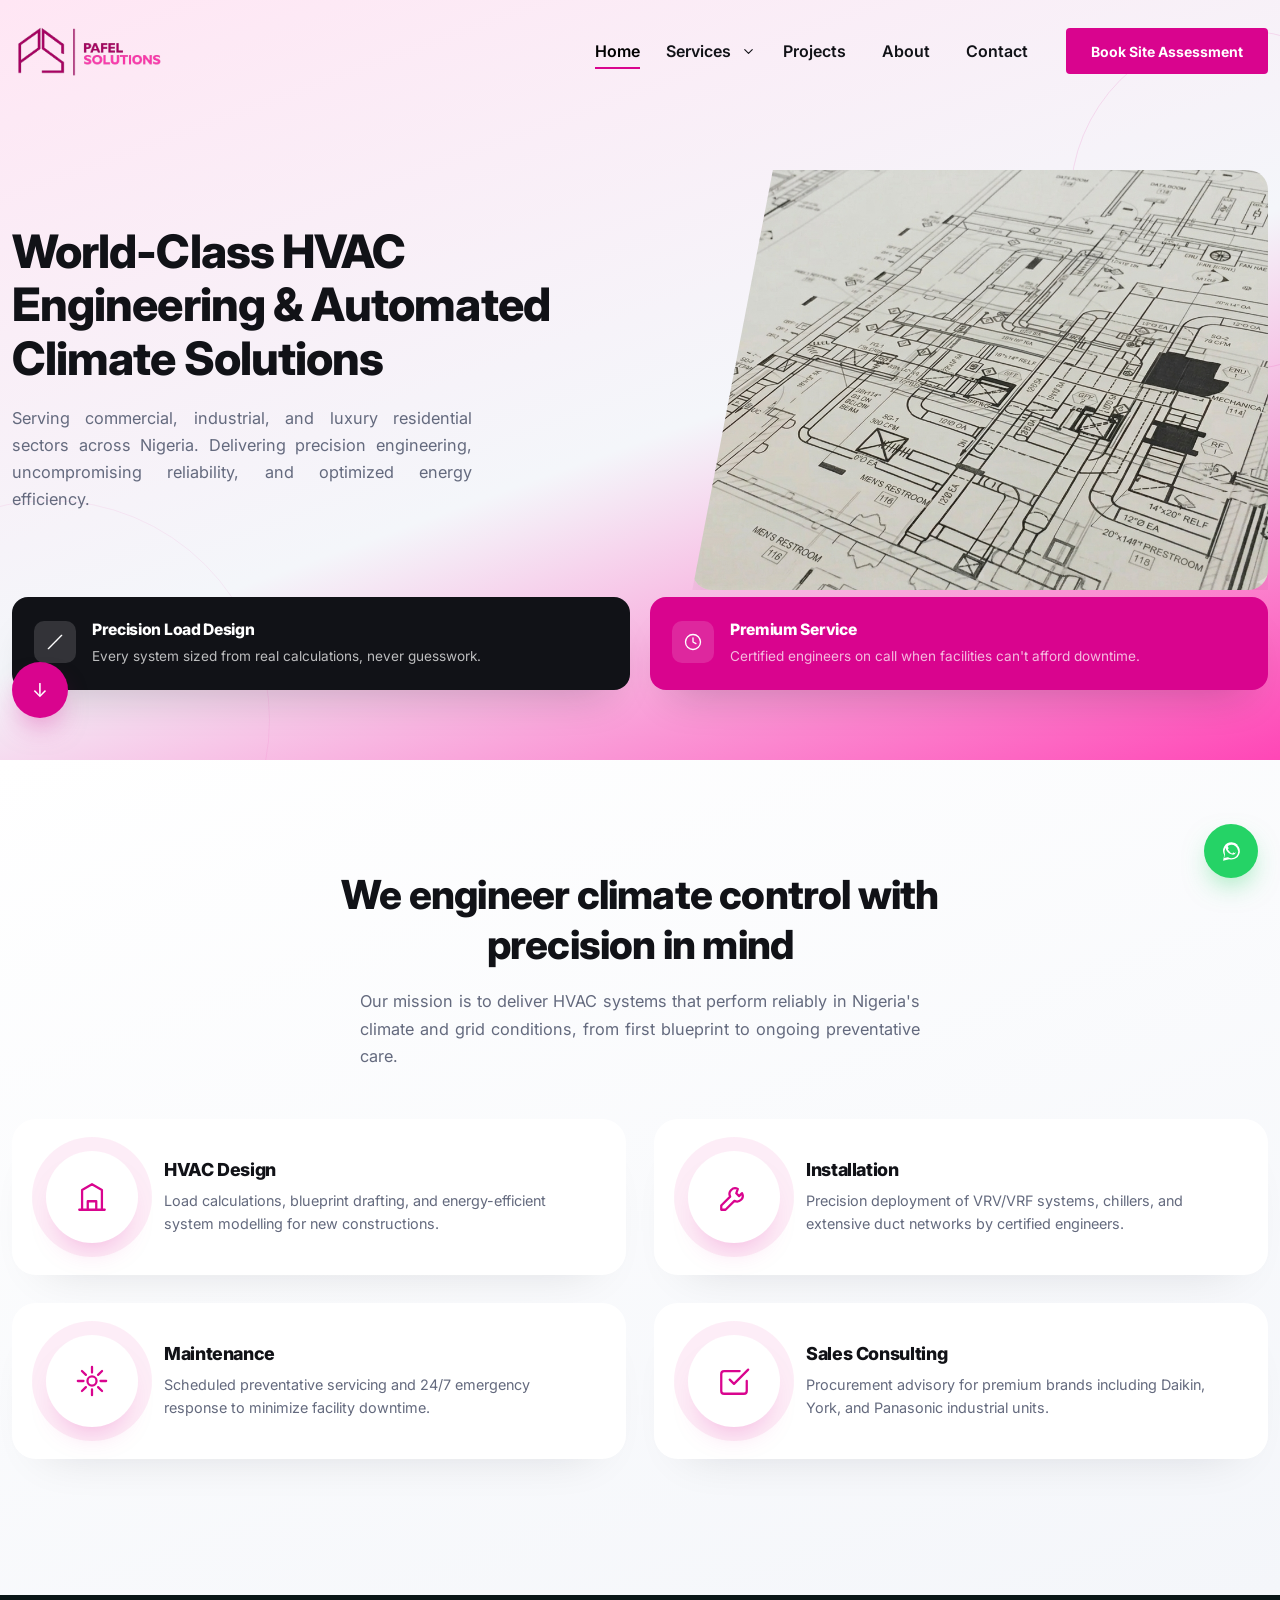
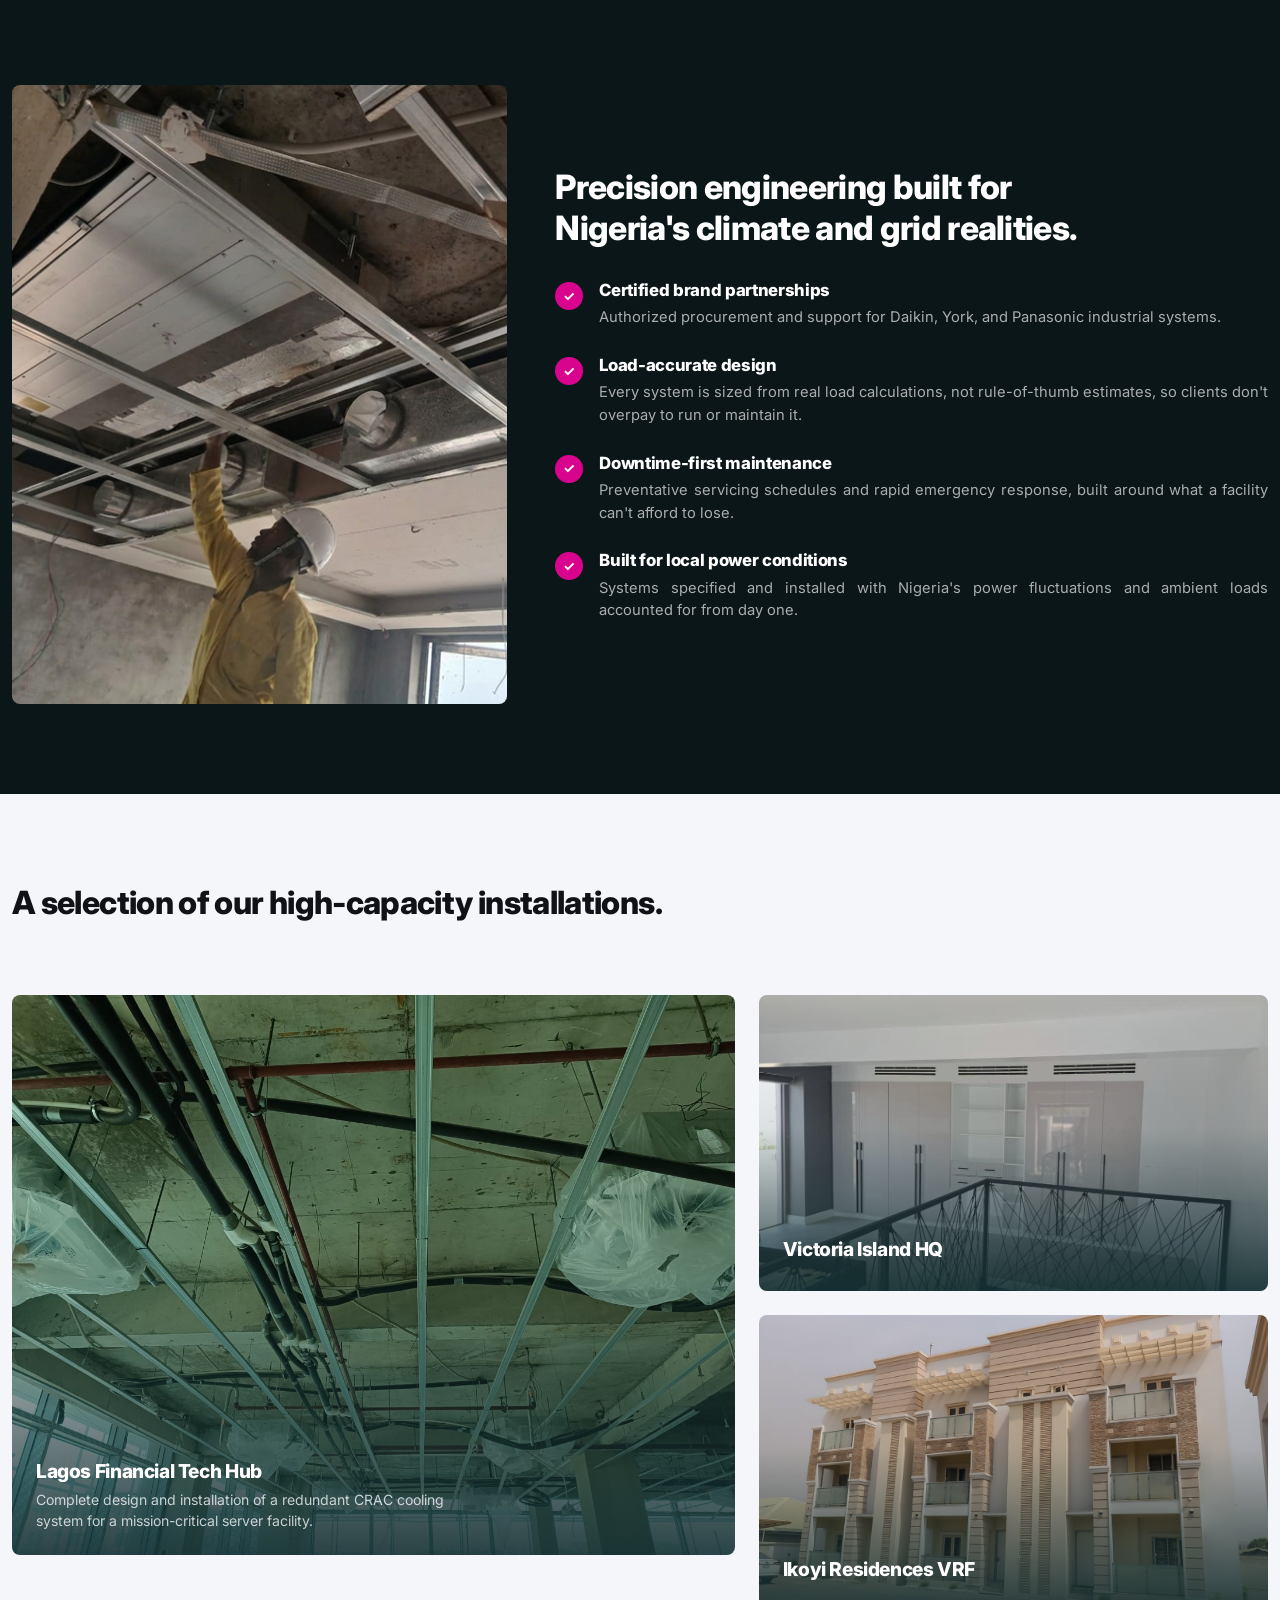
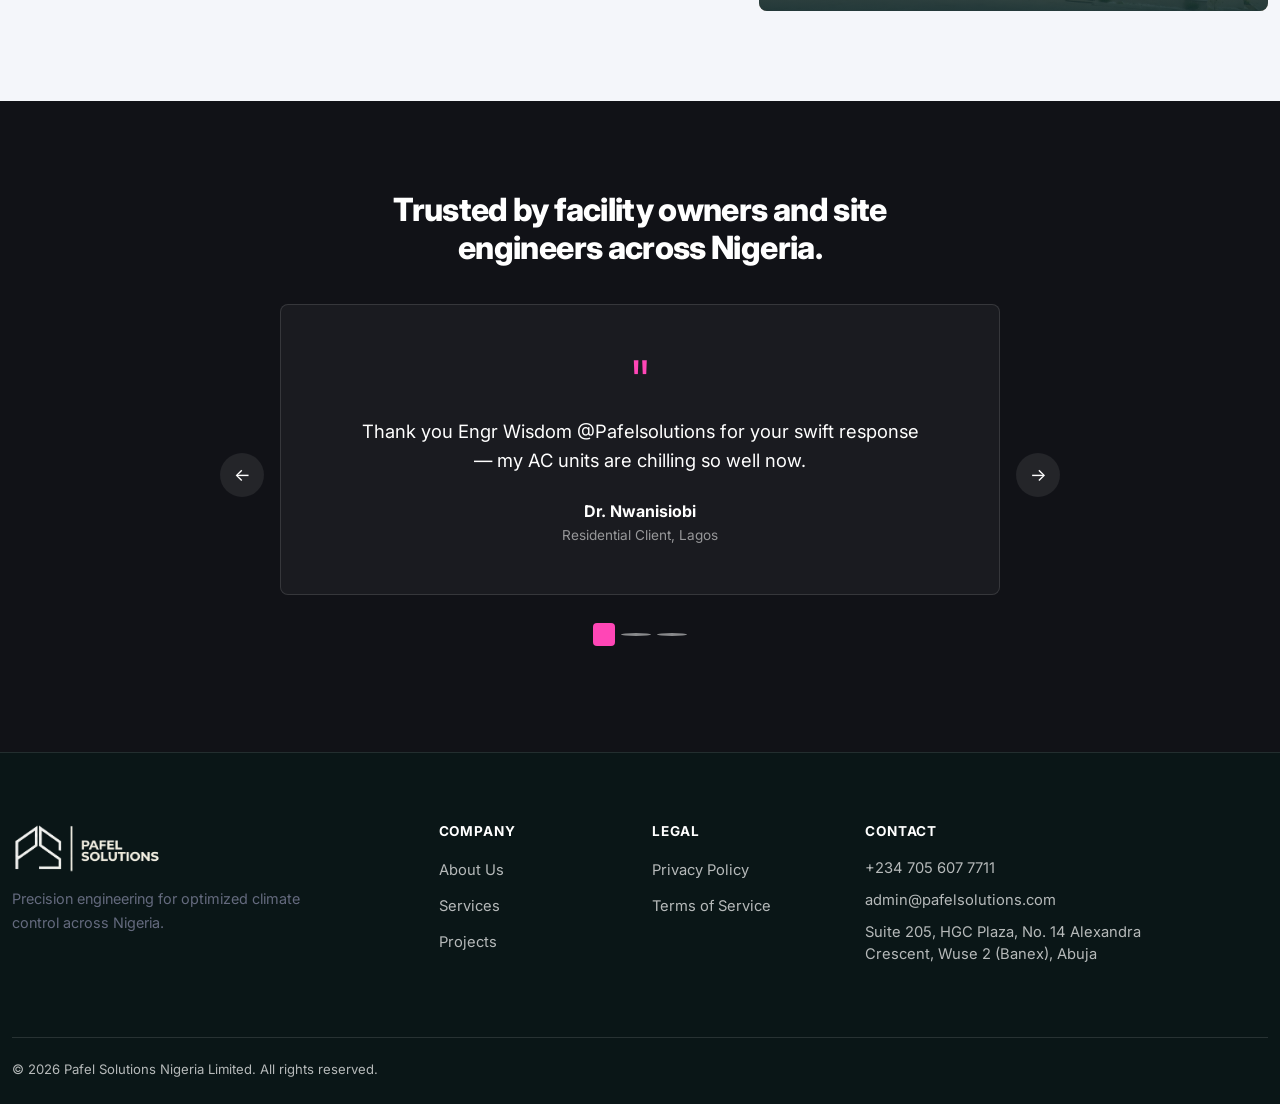
==== commit 7a498778: "optimize the mobile view" ====
--- a/index.html
+++ b/index.html
@@ -3,13 +3,31 @@
 <head>
 <meta charset="UTF-8">
 <meta name="viewport" content="width=device-width, initial-scale=1.0">
-<title>Pafel Solutions | World-Class HVAC Engineering &amp; Climate Solutions</title>
-<meta name="description" content="Serving commercial, industrial, and luxury residential sectors across Nigeria. Precision HVAC engineering, installation, and maintenance.">
+<meta name="robots" content="index, follow">
+<title>Pafel Solutions | HVAC Engineering &amp; AC Installation in Abuja, Nigeria</title>
+<meta name="description" content="Pafel Solutions Nig Ltd — Abuja-based HVAC engineers delivering precision design, VRF/chiller installation, and preventative maintenance for commercial, industrial, and luxury residential clients across Nigeria.">
+<link rel="canonical" href="https://pafelsolutions.com/">
+
+<!-- Open Graph / social sharing -->
+<meta property="og:type" content="website">
+<meta property="og:site_name" content="Pafel Solutions">
+<meta property="og:title" content="Pafel Solutions | HVAC Engineering &amp; AC Installation in Abuja, Nigeria">
+<meta property="og:description" content="Precision HVAC design, installation, and maintenance for commercial, industrial, and luxury residential clients across Nigeria.">
+<meta property="og:url" content="https://pafelsolutions.com/">
+<meta property="og:image" content="https://pafelsolutions.com/assets/images/og-image.jpg">
+<meta property="og:locale" content="en_NG">
+
+<meta name="twitter:card" content="summary_large_image">
+<meta name="twitter:title" content="Pafel Solutions | HVAC Engineering &amp; AC Installation in Abuja, Nigeria">
+<meta name="twitter:description" content="Precision HVAC design, installation, and maintenance for commercial, industrial, and luxury residential clients across Nigeria.">
+<meta name="twitter:image" content="https://pafelsolutions.com/assets/images/og-image.jpg">
+
+<meta name="theme-color" content="#4A0031">
 
 <!-- Fonts -->
 <link rel="preconnect" href="https://fonts.googleapis.com">
 <link rel="preconnect" href="https://fonts.gstatic.com" crossorigin>
-<link href="https://fonts.googleapis.com/css2?family=Manrope:wght@400;500;600;700;800&display=swap" rel="stylesheet">
+<link href="https://fonts.googleapis.com/css2?family=Inter:wght@400;600;700;800;900&display=swap" rel="stylesheet">
 
 <link rel="icon" type="image/png" href="assets/images/favicon.png">
 <link rel="apple-touch-icon" href="assets/images/favicon.png">
@@ -19,11 +37,31 @@
 
 <!-- AOS -->
 <link href="https://cdn.jsdelivr.net/npm/aos@2.3.4/dist/aos.css" rel="stylesheet">
-<link rel="icon" type="image/png" href="assets/images/favicon.png">
-<link rel="apple-touch-icon" href="assets/images/favicon.png">
 
 <!-- Site styles -->
 <link href="assets/css/style.css" rel="stylesheet">
+
+<!-- Structured data -->
+<script type="application/ld+json">
+{
+  "@context": "https://schema.org",
+  "@type": "HVACBusiness",
+  "name": "Pafel Solutions Nigeria Limited",
+  "image": "https://pafelsolutions.com/assets/images/og-image.jpg",
+  "logo": "https://pafelsolutions.com/assets/images/logo_dark.png",
+  "url": "https://pafelsolutions.com/",
+  "telephone": "+2347056077711",
+  "email": "admin@pafelsolutions.com",
+  "address": {
+    "@type": "PostalAddress",
+    "streetAddress": "Suite 205, HGC Plaza, No. 14 Alexandra Crescent, Wuse 2 (Banex)",
+    "addressLocality": "Abuja",
+    "addressCountry": "NG"
+  },
+  "areaServed": "Nigeria",
+  "priceRange": "$$"
+}
+</script>
 </head>
 <body>
 
@@ -47,7 +85,12 @@
       <ul class="navbar-nav ms-auto align-items-lg-center gap-lg-2">
          <li class="nav-item"><a class="nav-link active" href="index.html">Home</a></li>
        <li class="nav-item dropdown">
-        <a class="nav-link dropdown-toggle" href="services.html" id="servicesDropdown" role="button" data-bs-toggle="dropdown" data-bs-display="static" aria-expanded="false">Services</a>
+        <div class="nav-link-split">
+          <a class="nav-link" href="services.html" id="servicesDropdown">Services</a>
+          <button type="button" class="dropdown-caret-btn" data-bs-toggle="dropdown" data-bs-display="static" aria-expanded="false" aria-label="Toggle Services submenu">
+            <svg viewBox="0 0 24 24" fill="none"><path d="M6 9l6 6 6-6" stroke="currentColor" stroke-width="1.8" stroke-linecap="round" stroke-linejoin="round"/></svg>
+          </button>
+        </div>
         <ul class="dropdown-menu" aria-labelledby="servicesDropdown">
           <li><a class="dropdown-item" href="services.html#hvac-design">HVAC Design</a></li>
           <li><a class="dropdown-item" href="services.html#installation">Installation</a></li>
--- a/assets/css/style.css
+++ b/assets/css/style.css
@@ -32,12 +32,21 @@
 
 *{box-sizing:border-box;}
 html{scroll-behavior:smooth;}
+
+/* FIX: overflow-x must be constrained at the <html> level too, not just <body>.
+   iOS Safari calculates horizontal scrollability from <html>; leaving it open
+   there is what let the page pan sideways and caused fixed-position elements
+   (preloader, navbar) to visually detach from the viewport on mobile. */
+html, body{
+  overflow-x: hidden;
+  width: 100%;
+}
+
 body{
   font-family: var(--font-body);
   color: var(--ink);
   background: var(--off-white);
   -webkit-font-smoothing: antialiased;
-  overflow-x: hidden;
 }
 
 @media (prefers-reduced-motion: reduce){
@@ -96,9 +105,6 @@
 /* ============================
    Preloader
    ============================ */
-/* ============================
-   Preloader
-   ============================ */
 #preloader{
   position: fixed; inset:0; z-index: 2000;
   background: var(--off-white);
@@ -132,18 +138,44 @@
   padding: 10px 0;
   box-shadow: 0 1px 0 var(--gray-200);
 }
+
+/* FIX: mobile nav background must respect .nav-on-dark the same way desktop does.
+   Previously this rule forced a light bar unconditionally on mobile, which
+   painted white nav text/icons (from the .nav-on-dark rule below) onto a
+   near-white background -> invisible until .scrolled was added. */
 @media (max-width: 991.98px){
-  #mainNav{
+  #mainNav:not(.nav-on-dark),
+  #mainNav.nav-on-dark.scrolled{
     background: rgba(249,249,249,0.98);
     backdrop-filter: blur(10px);
     box-shadow: 0 1px 0 var(--gray-200);
   }
+  #mainNav.nav-on-dark:not(.scrolled){
+    background: transparent;
+  }
+  /* Once the mobile menu is open, always show a solid, readable backdrop
+     regardless of nav-on-dark state -- an open menu should never be
+     transparent over a hero/page-header image. */
+  #mainNav .navbar-collapse.show,
+  #mainNav .navbar-collapse.collapsing{
+    background: rgba(249,249,249,0.98);
+    backdrop-filter: blur(10px);
+    margin: 0 -16px;
+    padding: 8px 16px 18px;
+    border-radius: 0 0 12px 12px;
+    box-shadow: 0 12px 24px -12px rgba(17,18,23,0.18);
+  }
+  #mainNav.nav-on-dark .navbar-collapse.show .nav-link,
+  #mainNav.nav-on-dark .navbar-collapse.collapsing .nav-link{
+    color: var(--ink);
+  }
+  #mainNav.nav-on-dark .navbar-collapse.show .nav-link::after,
+  #mainNav.nav-on-dark .navbar-collapse.collapsing .nav-link::after{
+    background: var(--magenta);
+  }
 }
 .navbar-brand{ display:flex; align-items:center; gap:8px; }
 .brand-mark{  width:150px; height:auto; }
-/* .brand-mark svg{ width:100%; height:100%; } */
-.brand-word{ font-family: var(--font-display); font-weight:500; font-size:1.05rem; color: var(--ink); }
-.brand-word strong{ font-weight:800; color: var(--magenta); }
 
 .nav-link{
   font-weight:600;
@@ -163,11 +195,11 @@
 
 .navbar-toggler{ border:none; padding:6px; }
 .navbar-toggler:focus{ box-shadow:none; }
-.toggler-bar{ display:block; width:22px; height:2px; background:var(--ink); margin:5px 0; }
+.toggler-bar{ display:block; width:22px; height:2px; background:var(--ink); margin:5px 0; transition: background .25s var(--ease); }
 
 
 #mainNav.nav-on-dark:not(.scrolled) .nav-link,
-#mainNav.nav-on-dark:not(.scrolled) .brand-word{
+#mainNav.nav-on-dark:not(.scrolled) .dropdown-caret-btn{
   color: var(--white);
 }
 #mainNav.nav-on-dark:not(.scrolled) .nav-link::after{
@@ -216,7 +248,6 @@
 }
 .hero-actions{ display:flex; gap:14px; flex-wrap:wrap; }
 
-/* Hero panel — transparent now; the gradient lives on .hero so it spans full width */
 .hero-panel{
   position: relative;
   z-index: 1;
@@ -242,6 +273,7 @@
   font-size: 1.02rem;
   line-height: 1.65;
   max-width: 460px;
+  text-align: justify;
   margin-bottom: 30px;
 }
 
@@ -389,11 +421,12 @@
   border-radius: 10px;
   background: var(--off-white);
   color: var(--magenta);
-  margin-bottom: 18px;
+  margin: 0 auto 18px;
 }
 .service-icon svg{ width:22px; height:22px; }
+.service-card{ text-align: center; }
 .service-card h3{ font-size: 1.1rem; margin-bottom:10px; }
-.service-card p{ font-size: 0.92rem; line-height:1.55; }
+.service-card p{ font-size: 0.92rem; line-height:1.55; text-align: justify; }
 
 /* ---- Services v2 (icon-left card grid) ---- */
 .services{
@@ -415,6 +448,7 @@
   line-height: 1.7;
   color: var(--gray-500);
   max-width: 560px;
+  text-align: justify;
 }
 
 .services-grid-v2{
@@ -460,14 +494,23 @@
 
 .services-link{ display: inline-flex; }
 
+
 @media (max-width: 767.98px){
-  .services-grid-v2{ grid-template-columns: 1fr; }
-  .service-card-v2{ padding: 26px; gap: 20px; }
-  .service-icon-v2{ width: 72px; height: 72px; }
-  .service-icon-v2 svg{ width: 28px; height: 28px; }
-}
-@media (max-width: 479.98px){
-  .service-card-v2{ flex-direction: column; align-items: flex-start; text-align: left; }
+  .services-grid-v2{ grid-template-columns: 1fr; gap: 20px; }
+  .service-card-v2{
+    padding: 26px;
+    gap: 14px;
+    flex-direction: column;
+    text-align: center;
+  }
+  .service-icon-v2{
+    margin: 10px auto;
+    width: 68px; height: 68px;
+    box-shadow: 0 0 0 10px rgba(217,4,142,0.07), 0 14px 26px -14px rgba(217,4,142,0.35);
+  }
+  .service-icon-v2 svg{ width: 26px; height: 26px; }
+  .service-card-v2-text{ width: 100%; }
+  .service-card-v2-text p{ text-align: justify; }
 }
 
 .services-sub{
@@ -518,7 +561,7 @@
   margin-top:2px;
 }
 .benefits-list h4{ color: var(--white); font-size:1.05rem; margin-bottom:6px; }
-.benefits-list p{ color: rgba(255,255,255,0.65); font-size:0.92rem; line-height:1.55; }
+.benefits-list p{ color: rgba(255,255,255,0.65); font-size:0.92rem; line-height:1.55; text-align: justify; }
 
 /* ============================
    Deployments
@@ -567,7 +610,6 @@
   padding: 70px 0 24px;
   border-top: 1px solid rgba(255,255,255,0.1);
 }
-.footer-brand .brand-word{ color: var(--white); }
 .footer-brand .brand-mark{ color: var(--magenta-bright); }
 .footer-tag{ margin-top:14px; font-size:0.9rem; line-height:1.6; max-width: 320px; }
 footer h5{
@@ -616,7 +658,36 @@
   background: var(--off-white);
   color: var(--magenta);
 }
-.dropdown-toggle::after{ vertical-align: 2px; }
+
+/* FIX: Services nav item used to be a single <a> that was both a link AND a
+   Bootstrap dropdown toggle. On mobile, Bootstrap intercepts the tap to open
+   the submenu, so users could never tap straight through to services.html.
+   Split into a real link (navigates) + a small caret button (opens the
+   submenu) so both actions work independently on any device. */
+.nav-link-split{
+  display: flex;
+  align-items: center;
+  gap: 2px;
+}
+.nav-link-split .nav-link{ margin: 0; padding-right: 2px !important; }
+.dropdown-caret-btn{
+  display: flex;
+  align-items: center;
+  justify-content: center;
+  width: 26px;
+  height: 26px;
+  padding: 0;
+  border: none;
+  background: transparent;
+  color: var(--ink);
+  border-radius: 6px;
+  transition: background .2s, color .2s, transform .2s var(--ease);
+}
+.dropdown-caret-btn svg{ width: 15px; height: 15px; transition: transform .2s var(--ease); }
+.dropdown-caret-btn:hover{ background: var(--off-white); }
+.dropdown-caret-btn[aria-expanded="true"] svg{ transform: rotate(180deg); }
+
+.dropdown-toggle::after{ display: none; } /* caret is now the dedicated button's svg */
 
 /* Open on hover/focus (desktop only) — click still works via Bootstrap */
 @media (min-width: 992px){
@@ -649,6 +720,20 @@
     transform: translateY(0);
   }
 }
+@media (max-width: 991.98px){
+  /* On mobile the submenu behaves like a normal in-flow accordion panel,
+     opened only by the caret button, closed by tapping it again. */
+  .nav-item.dropdown .dropdown-menu{
+    position: static;
+    box-shadow: none;
+    border: none;
+    border-radius: 0;
+    padding-left: 12px;
+    margin-top: 4px;
+    display: none;
+  }
+  .nav-item.dropdown .dropdown-menu.show{ display: block; }
+}
 
 /* ============================
    Testimonials
@@ -701,6 +786,15 @@
 @media (min-width: 992px){
   .carousel-control-prev{ left: -60px; }
   .carousel-control-next{ right: -60px; }
+}
+/* FIX: on narrow viewports the -8px offset combined with the page-level
+   overflow-x:hidden could clip the arrows against the edge instead of
+   floating just outside the card as intended. Pull them fully inside the
+   card's padding on small screens instead of overhanging the edge. */
+@media (max-width: 575.98px){
+  .carousel-control-prev{ left: 4px; }
+  .carousel-control-next{ right: 4px; }
+  .testimonial-card{ padding: 44px 20px; }
 }
 .carousel-control-prev:hover, .carousel-control-next:hover{ background: var(--magenta); }
 .carousel-arrow{ color: var(--white); font-size: 1.1rem; }
@@ -883,7 +977,7 @@
   .whatsapp-tooltip{ display: none; }
 }
 
-/* ============================C:\Users\DELL\OneDrive\Desktop\sandbox\pafel_official\assets\images\
+/* ============================
    Contact page
    ============================ */
 .page-header{
@@ -1047,11 +1141,12 @@
   line-height: 1.65;
   color: var(--ink);
   padding-left: 16px;
+  text-align: justify;
   border-left: 3px solid var(--magenta);
   margin-bottom: 20px;
 }
 .about-lead strong{ color: var(--magenta-deep); }
-.about-copy p{ font-size: 0.96rem; line-height: 1.7; margin-bottom: 16px; }
+.about-copy p{ font-size: 0.96rem; line-height: 1.7; margin-bottom: 16px; text-align: justify; }
 
 /* ============================
    Mission / Vision / Values
@@ -1063,6 +1158,7 @@
   border: 1px solid var(--gray-200);
   border-radius: 22px;
   padding: 40px 32px;
+  text-align: justify;
   height: 100%;
   box-shadow: 0 24px 48px -34px rgba(17,18,23,0.16);
   transition: transform .35s var(--ease), box-shadow .35s var(--ease);
@@ -1071,10 +1167,11 @@
   transform: translateY(-8px);
   box-shadow: 0 34px 60px -28px rgba(217,4,142,0.2);
 }
-.mvv-card h3{ font-size: 1.25rem; margin: 22px 0 14px; }
-.mvv-card p{ font-size: 0.94rem; line-height: 1.7; color: var(--gray-500); margin: 0; }
+.mvv-card h3{ font-size: 1.25rem; margin: 22px 0 14px; text-align: center; }
+.mvv-card p{ font-size: 0.94rem; line-height: 1.7; color: var(--gray-500); margin: 0; text-align: justify;}
 
 .mvv-icon{
+  margin: 0 auto;
   width: 60px; height: 60px;
   border-radius: 16px;
   background: var(--pink-soft);
@@ -1085,7 +1182,6 @@
 .mvv-icon svg{ width: 28px; height: 28px; }
 .mvv-card:hover .mvv-icon{ transform: rotate(-6deg) scale(1.08); }
 
-/* Middle card is the "featured" one — lifted, dark, same trick as the SLA table's highlighted column */
 .mvv-card-accent{
   background: linear-gradient(160deg, var(--ink) 0%, var(--magenta-deep) 150%);
   border-color: transparent;
@@ -1140,7 +1236,7 @@
   font-size: clamp(1.4rem, 2.6vw, 1.9rem);
   margin: 6px 0 16px;
 }
-.story-text{ font-size: 0.96rem; line-height: 1.7; color: var(--gray-500); margin-bottom: 16px; }
+.story-text{ font-size: 0.96rem; line-height: 1.7; color: var(--gray-500); margin-bottom: 16px; text-align: justify; }
 .story-signoff{
   margin-top: 22px;
   padding-top: 18px;
@@ -1181,7 +1277,7 @@
 .value-icon svg{ width: 24px; height: 24px; }
 .value-card:hover .value-icon{ transform: scale(1.08) rotate(-6deg); }
 .value-card h4{ font-size: 1rem; margin-bottom: 8px; }
-.value-card p{ font-size: 0.88rem; line-height: 1.55; color: var(--gray-500); margin: 0; }
+.value-card p{ font-size: 0.88rem; line-height: 1.55; color: var(--gray-500); margin: 0; text-align: justify; }
 
 /* -- Stats band (reuses .stat-strip hook for main.js counters) -- */
 .about-stats-band{ background: var(--ink); padding: 64px 0; }
@@ -1233,7 +1329,7 @@
   font-weight: 700;
 }
 .cert-badge h4{ font-size: 0.98rem; margin-bottom: 8px; }
-.cert-badge p{ font-size: 0.85rem; line-height: 1.55; color: var(--gray-500); margin: 0; }
+.cert-badge p{ font-size: 0.85rem; line-height: 1.55; color: var(--gray-500); margin: 0; text-align: justify; }
 
 /* ============================
    CTA + Partners (combined)
@@ -1360,6 +1456,7 @@
   border-radius: 18px;
   padding: 30px 26px;
   height: 100%;
+  text-align: center;
   box-shadow: 0 24px 48px -34px rgba(17,18,23,0.16);
   transition: transform .3s var(--ease), box-shadow .3s var(--ease);
 }
@@ -1372,12 +1469,12 @@
   color: var(--white);
   font-weight: 800;
   font-family: var(--font-display);
-  margin-bottom: 18px;
+  margin: 0 auto 18px;
   transition: transform .3s var(--ease);
 }
 .process-step:hover .process-num{ transform: rotate(-6deg) scale(1.06); }
 .process-step h3{ font-size: 1.05rem; margin-bottom: 10px; }
-.process-step p{ font-size: 0.88rem; line-height: 1.55; color: var(--gray-500); margin: 0; }
+.process-step p{ font-size: 0.88rem; line-height: 1.55; color: var(--gray-500); margin: 0; text-align: justify; }
 
 /* -- Team -- */
 .team{ padding: 90px 0; background: var(--white); }
@@ -1398,13 +1495,14 @@
 /* -- Safety & Standards -- */
 .safety{ padding: 90px 0; background: var(--ink); }
 .safety h2{ color: var(--white); font-size: clamp(1.4rem, 2.6vw, 1.9rem); margin: 6px 0 14px; }
-.safety-sub{ color: rgba(255,255,255,0.7); font-size: 0.96rem; line-height: 1.7; }
+.safety-sub{ color: rgba(255,255,255,0.7); font-size: 0.96rem; line-height: 1.7; text-align: justify; }
 .safety-item{
   background: rgba(255,255,255,0.05);
   border: 1px solid rgba(255,255,255,0.1);
   border-radius: 16px;
   padding: 26px 22px;
   height: 100%;
+  text-align: center;
   transition: transform .3s var(--ease), background .3s var(--ease);
 }
 .safety-item:hover{ transform: translateY(-6px); background: rgba(255,255,255,0.09); }
@@ -1414,12 +1512,12 @@
   background: rgba(217,4,142,0.22);
   color: var(--magenta-bright);
   display: flex; align-items: center; justify-content: center;
-  margin-bottom: 16px;
+  margin: 0 auto 16px;
   transition: transform .3s var(--ease);
 }
 .safety-item:hover .safety-icon{ transform: rotate(-6deg) scale(1.06); }
 .safety-item h4{ color: var(--white); font-size: 1rem; margin-bottom: 8px; }
-.safety-item p{ color: rgba(255,255,255,0.65); font-size: 0.86rem; line-height: 1.55; margin: 0; }
+.safety-item p{ color: rgba(255,255,255,0.65); font-size: 0.86rem; line-height: 1.55; margin: 0; text-align: justify; }
 
 /* -- Closing CTA -- */
 .cta-band-ink{
@@ -1484,9 +1582,10 @@
     border: 1px solid var(--gray-200);
     margin-bottom: 10px;
   }
-  .grid-project-body .tag.tag-magenta{ background: var(--magenta); color: var(--white); border-color: var(--magenta); }
+  .grid-project-body .tag.tag-magenta{ background: var(--magenta); color: var(--white); border-color: var(--magenta); text-align: center;}
+
   .grid-project-body h3{ font-size: 1.05rem; margin-bottom: 8px; }
-  .grid-project-body p{ font-size: 0.88rem; line-height: 1.5; margin-bottom: 10px; }
+  .grid-project-body p{ font-size: 0.88rem; line-height: 1.5; margin-bottom: 10px; text-align: justify; }
 
   .case-studies{ background: var(--off-white); padding: 90px 0; }
   .case-study{ padding: 50px 0; border-top: 1px solid var(--gray-200); }
@@ -1502,7 +1601,7 @@
   .case-block h5{
     font-family: var(--font-display); font-weight:700; font-size: 0.78rem;
     text-transform: uppercase; letter-spacing: 0.05em; color: var(--magenta-deep);
-    margin-bottom: 4px;
+    margin-bottom: 4px; text-align: justify;
   }
   .case-block p{ font-size: 0.92rem; line-height: 1.6; }
   .case-block p strong{ color: var(--ink); }
@@ -1597,6 +1696,20 @@
   font-weight: 700; font-size: 0.85rem; color: var(--ink);
 }
 
+/* FIX: SLA comparison table had no responsive wrapper, so on narrow phones
+   it could overflow or get clipped by the page's overflow-x:hidden.
+   Wrap the <table> in services.html with <div class="table-scroll">...
+   </div> -- this rule gives it its own contained horizontal scroll instead
+   of fighting the page-level overflow rule or squashing columns unreadably. */
+.table-scroll{
+  width: 100%;
+  overflow-x: auto;
+  -webkit-overflow-scrolling: touch;
+  border-radius: var(--radius);
+  border: 1px solid var(--gray-200);
+}
+.table-scroll .sla-table{ min-width: 640px; margin: 0; border: none; }
+
 .sla-table{ width:100%; border-collapse: collapse; font-size: 0.88rem; background: var(--white); }
 .sla-table th{
   background: var(--teal-900); color: var(--white);
@@ -1633,5 +1746,4 @@
 @media (max-width: 575.98px){
   .value-grid{ grid-template-columns: 1fr; }
  
-}
-
+}
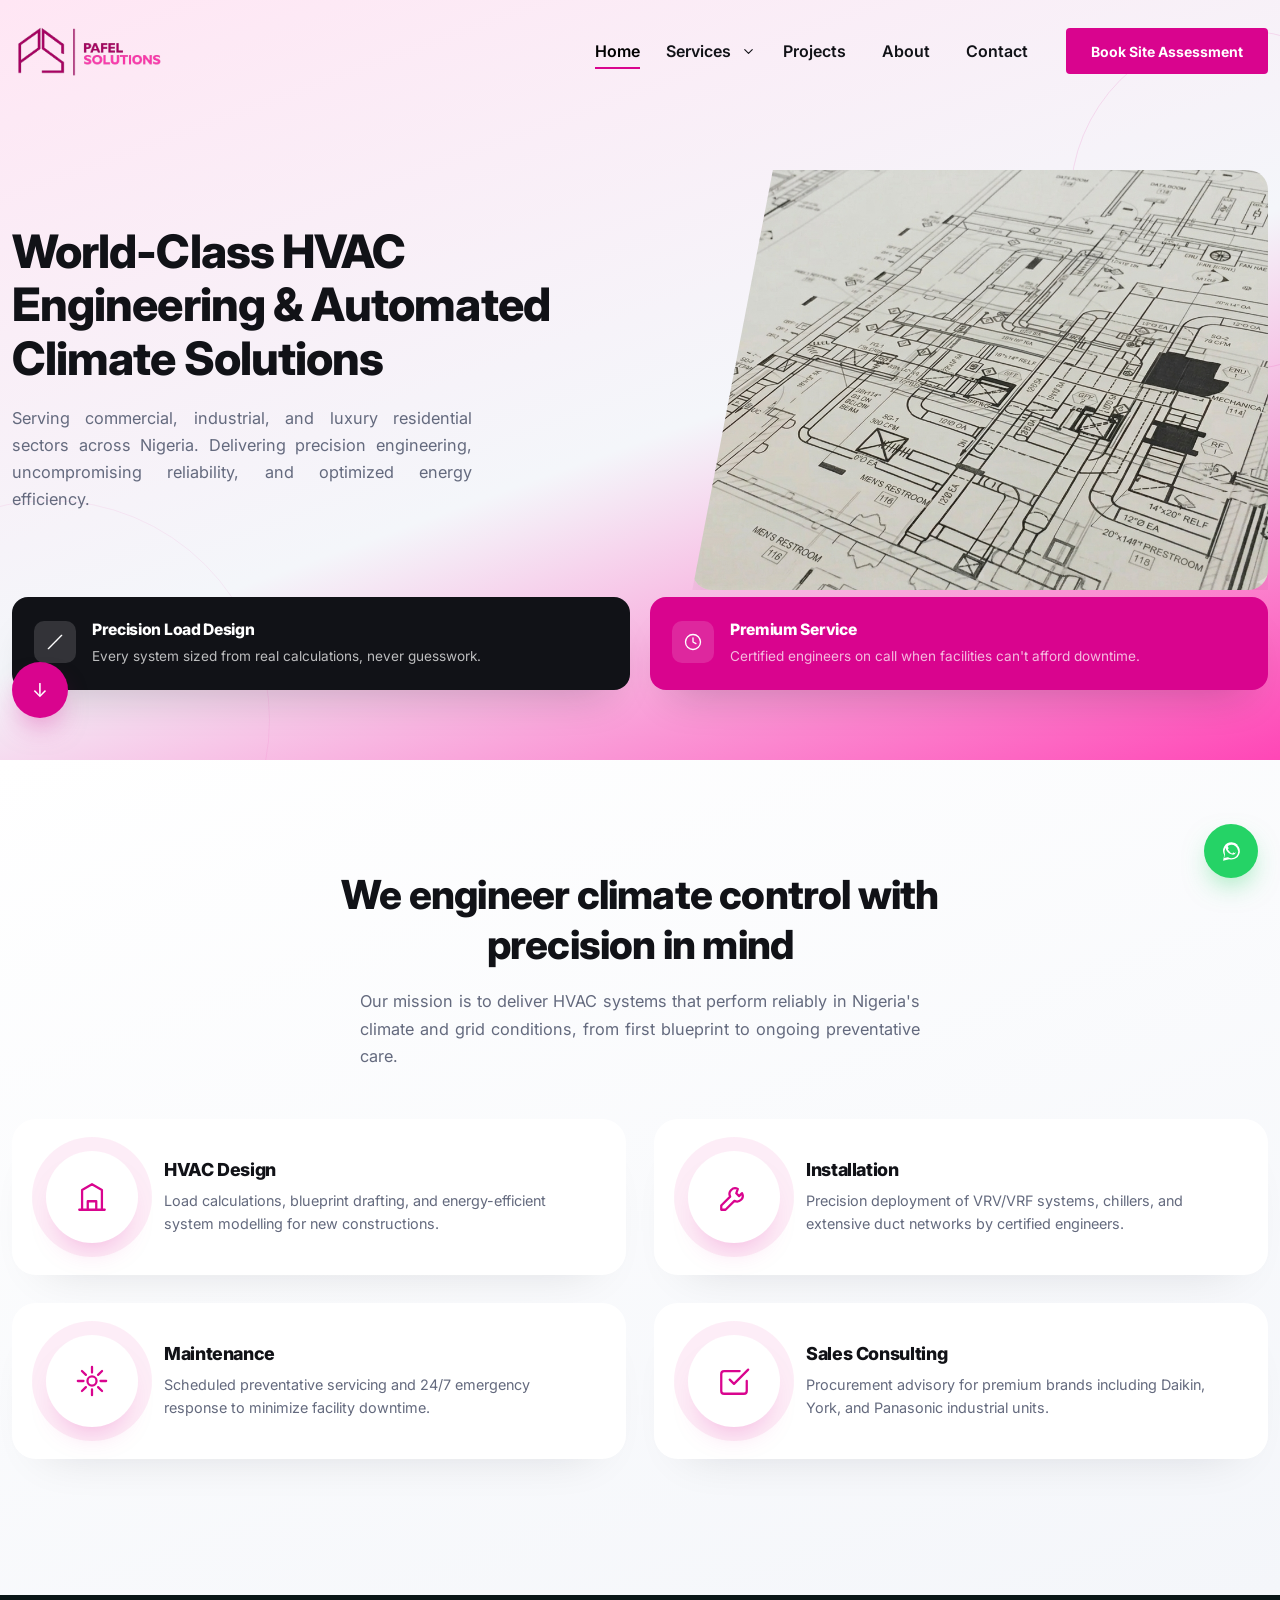
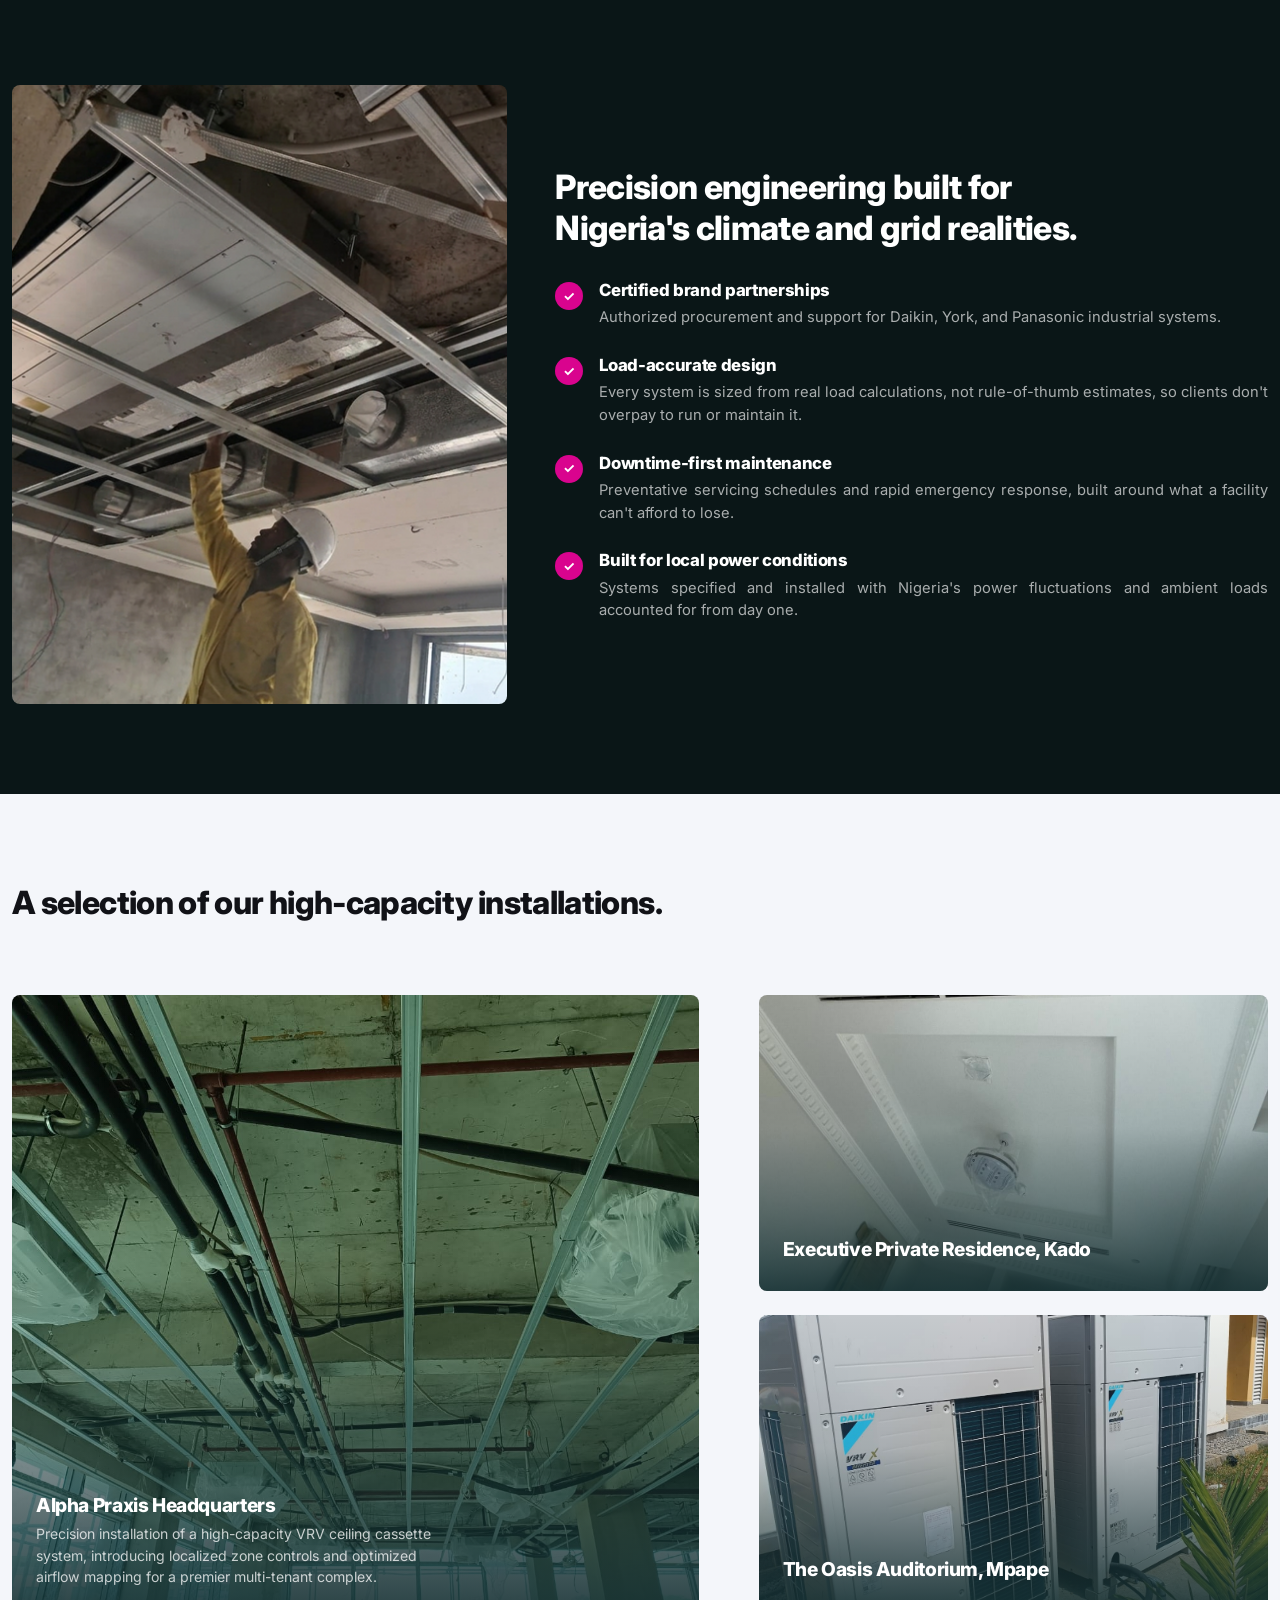
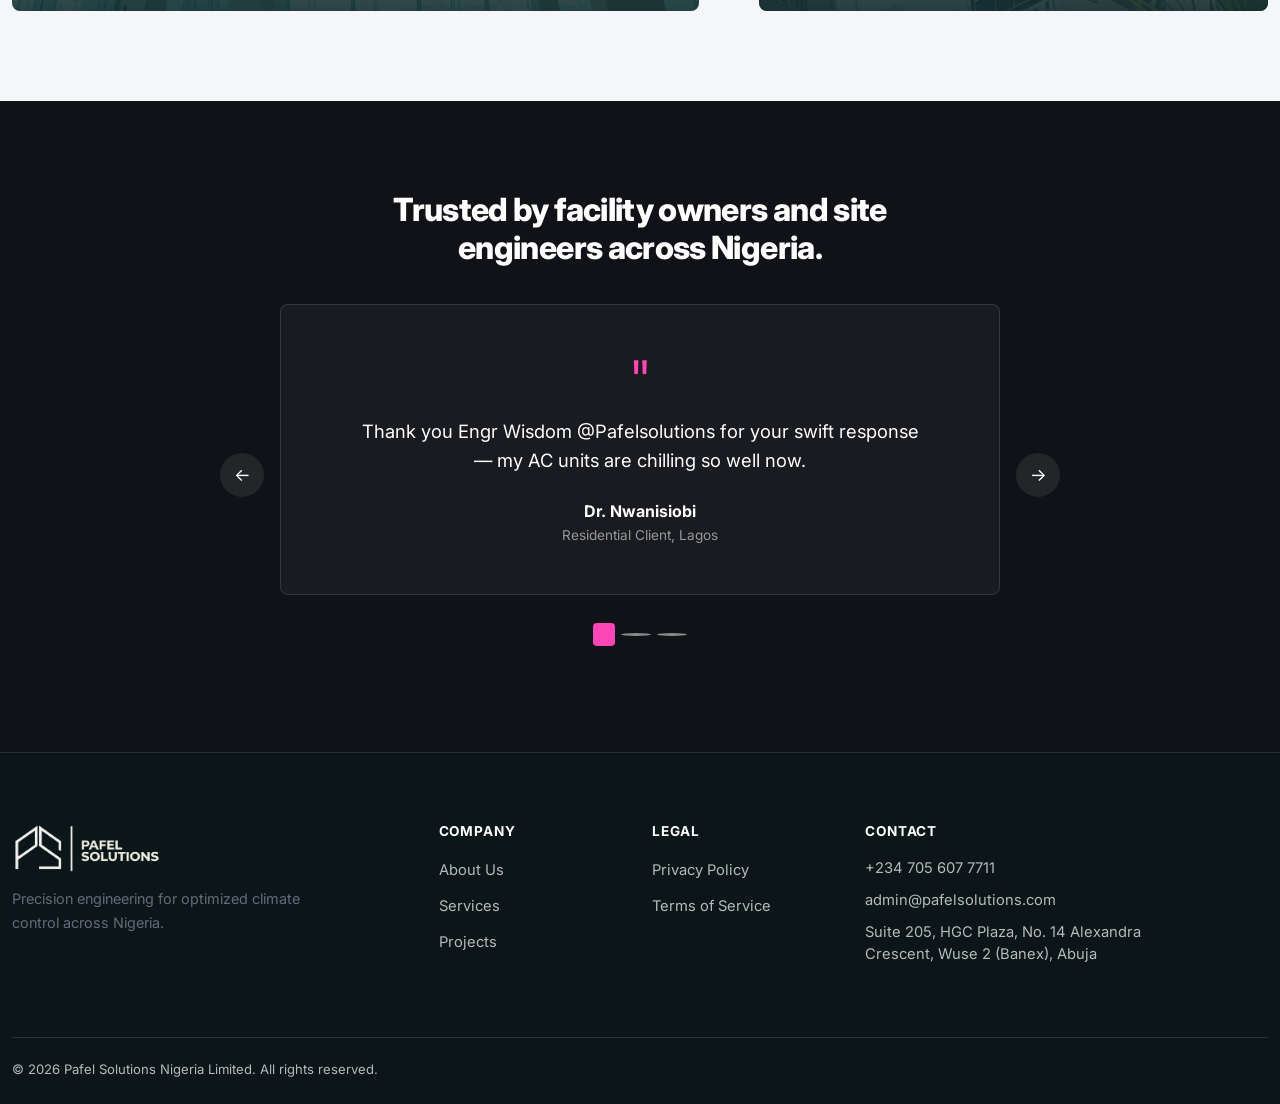
==== commit 23d1848e: "fix UI issues" ====
--- a/index.html
+++ b/index.html
@@ -257,29 +257,37 @@
     </div>
 
     <div class="row g-4 deployment-grid">
+      <!-- Large Feature Card: Alpha Praxis HQ -->
       <div class="col-lg-7" data-aos="fade-up">
-        <a class="project-card project-card-lg" href="#">
-          <img src="assets/images/photo1.jpeg" alt="Data center server aisle with cooling infrastructure">
+        <a class="project-card project-card-lg" href="#alpha-praxis-hq">
+          <img src="assets/images/photo1.jpeg" alt="Multi-unit VRF installation and copper pipe networks under construction">
           <div class="project-overlay">
-            <div class="project-tags">
-            </div>
-            <h3>Lagos Financial Tech Hub</h3>
-            <p>Complete design and installation of a redundant CRAC cooling system for a mission-critical server facility.</p>
+            <div class="project-tags">            
+            </div>
+            <h3>Alpha Praxis Headquarters</h3>
+            <p>Precision installation of a high-capacity VRV ceiling cassette system, introducing localized zone controls and optimized airflow mapping for a premier multi-tenant complex.</p>
           </div>
         </a>
       </div>
+
+      <!-- Small Feature Stack -->
       <div class="col-lg-5">
         <div class="deployment-stack">
-          <a class="project-card project-card-sm" href="#" data-aos="fade-up" data-aos-delay="80">
-            <img src="assets/images/photo6.jpeg" alt="Modern commercial office building interior">
-            <div class="project-overlay">             
-              <h3>Victoria Island HQ</h3>
+          <!-- Small Feature 1: Kado Residence -->
+          <a class="project-card project-card-sm" href="#kado-residence" data-aos="fade-up" data-aos-delay="80">
+            <img src="assets/images/photo9.jpeg" alt="Minimalist linear slot diffusers integrated into premium residence drywall">
+            <div class="project-overlay">           
+            
+              <h3>Executive Private Residence, Kado</h3>
             </div>
           </a>
-          <a class="project-card project-card-sm" href="#" data-aos="fade-up" data-aos-delay="160">
-            <img src="assets/images/photo23.jpeg" alt="Luxury residential apartment exterior at dusk">
+          
+          <!-- Small Feature 2: The Oasis Auditorium -->
+          <a class="project-card project-card-sm" href="#the-oasis" data-aos="fade-up" data-aos-delay="160">
+            <img src="assets/images/photo33.jpeg" alt="Heavy-duty Daikin VRV X outdoor condenser arrays commissioned on-site">
             <div class="project-overlay">              
-              <h3>Ikoyi Residences VRF</h3>
+              
+              <h3>The Oasis Auditorium, Mpape</h3>
             </div>
           </a>
         </div>
--- a/assets/css/style.css
+++ b/assets/css/style.css
@@ -580,7 +580,11 @@
   transition: transform .7s var(--ease);
 }
 .project-card:hover img{ transform: scale(1.08); }
-.project-card-lg{ aspect-ratio: 4/3.1; }
+.project-card-lg {
+  width: 95%;
+  height: 100%;
+  aspect-ratio: 4/3.1; /* This remains the "anchor" height for the whole row */
+}
 .deployment-stack{ display:flex; flex-direction:column; gap:24px; height:100%; }
 .project-card-sm{ aspect-ratio: 16/9.3; flex:1; }
 
@@ -719,6 +723,7 @@
     pointer-events: auto;
     transform: translateY(0);
   }
+
 }
 @media (max-width: 991.98px){
   /* On mobile the submenu behaves like a normal in-flow accordion panel,
@@ -1603,7 +1608,7 @@
     text-transform: uppercase; letter-spacing: 0.05em; color: var(--magenta-deep);
     margin-bottom: 4px; text-align: justify;
   }
-  .case-block p{ font-size: 0.92rem; line-height: 1.6; }
+  .case-block p{ font-size: 0.92rem; line-height: 1.6; text-align: justify;}
   .case-block p strong{ color: var(--ink); }
 
   /* ============================
@@ -1670,7 +1675,7 @@
   letter-spacing: 0.08em; text-transform: uppercase;
   color: var(--magenta-deep); margin-bottom: 10px;
 }
-.svc-lead{ font-size: 1.02rem; line-height: 1.65; color: var(--gray-500); margin-bottom: 16px; }
+.svc-lead{ font-size: 1.02rem; line-height: 1.65; color: var(--gray-500); margin-bottom: 16px; text-align: justify;}
 .svc-note{ font-size: 0.9rem; line-height: 1.6; color: var(--gray-500); margin-bottom: 28px; }
 
 .workflow{ display:flex; flex-direction:column; gap: 20px; margin-bottom: 30px; }
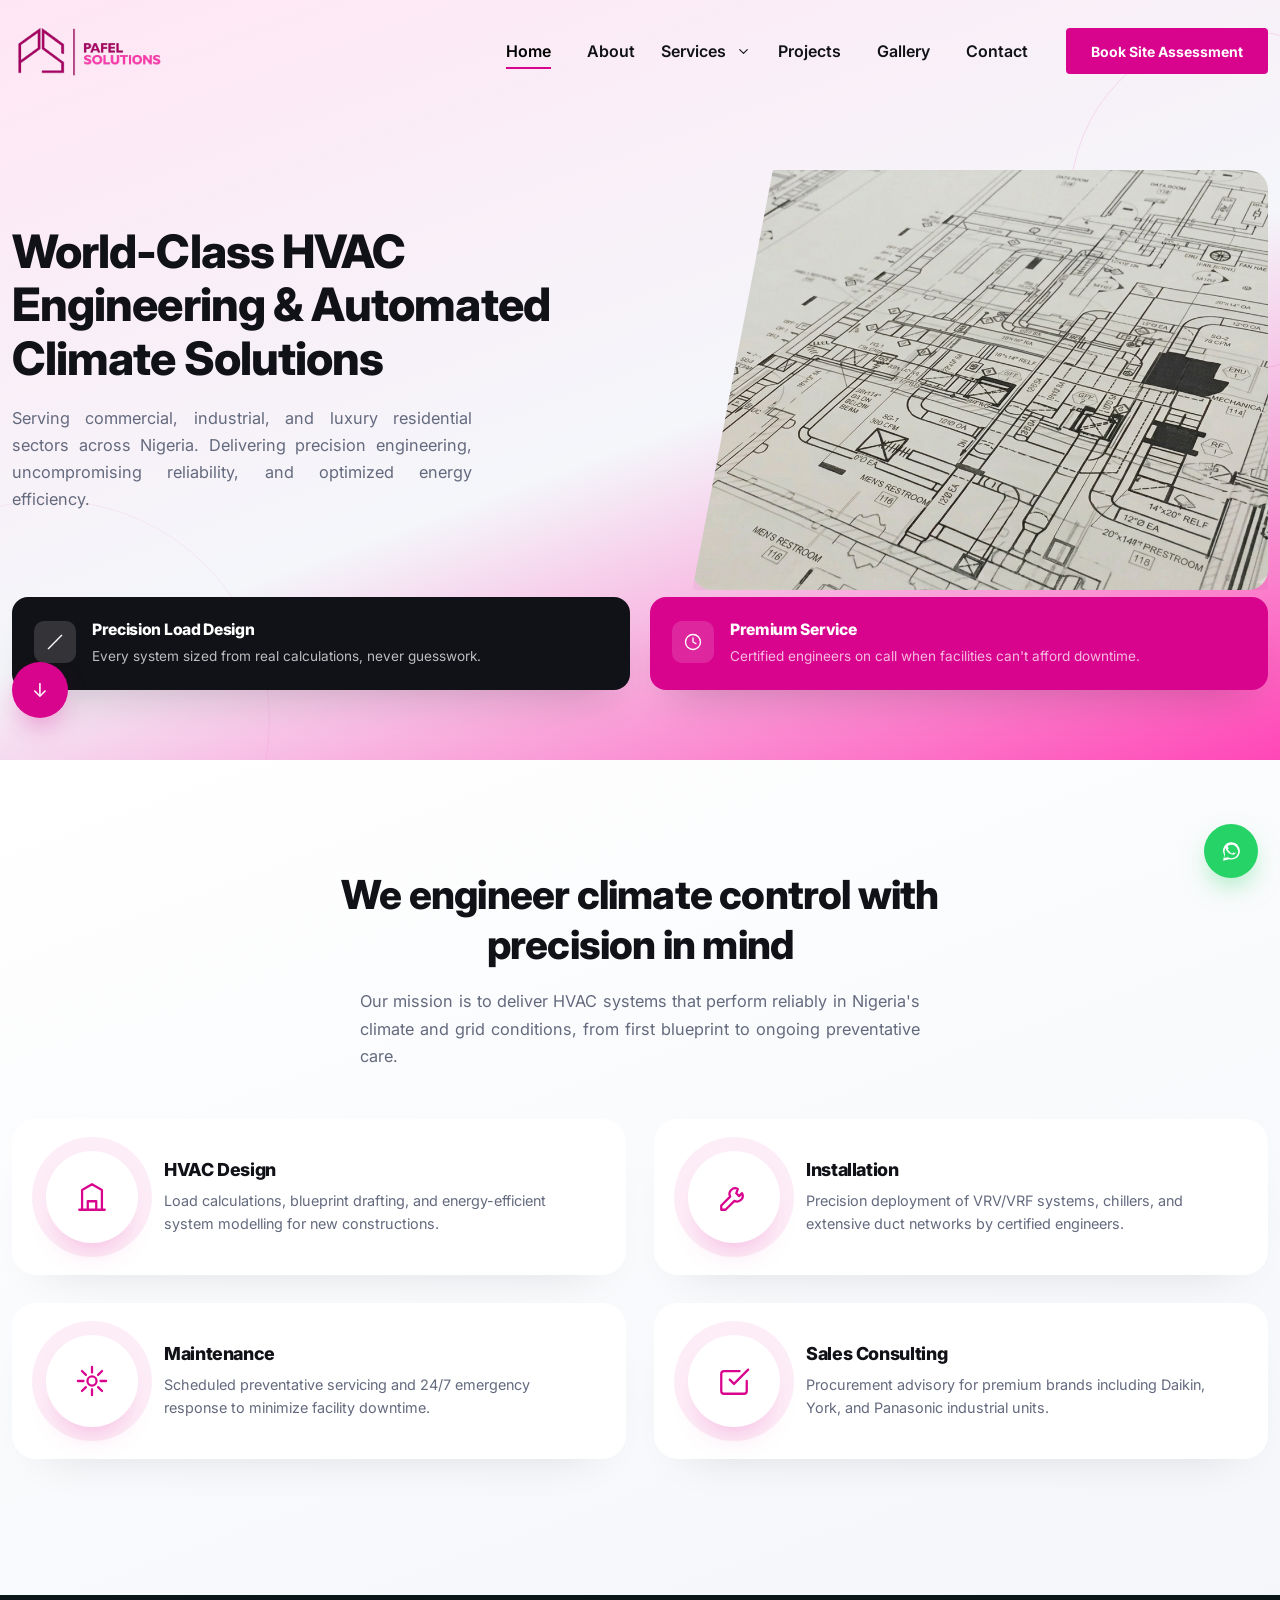
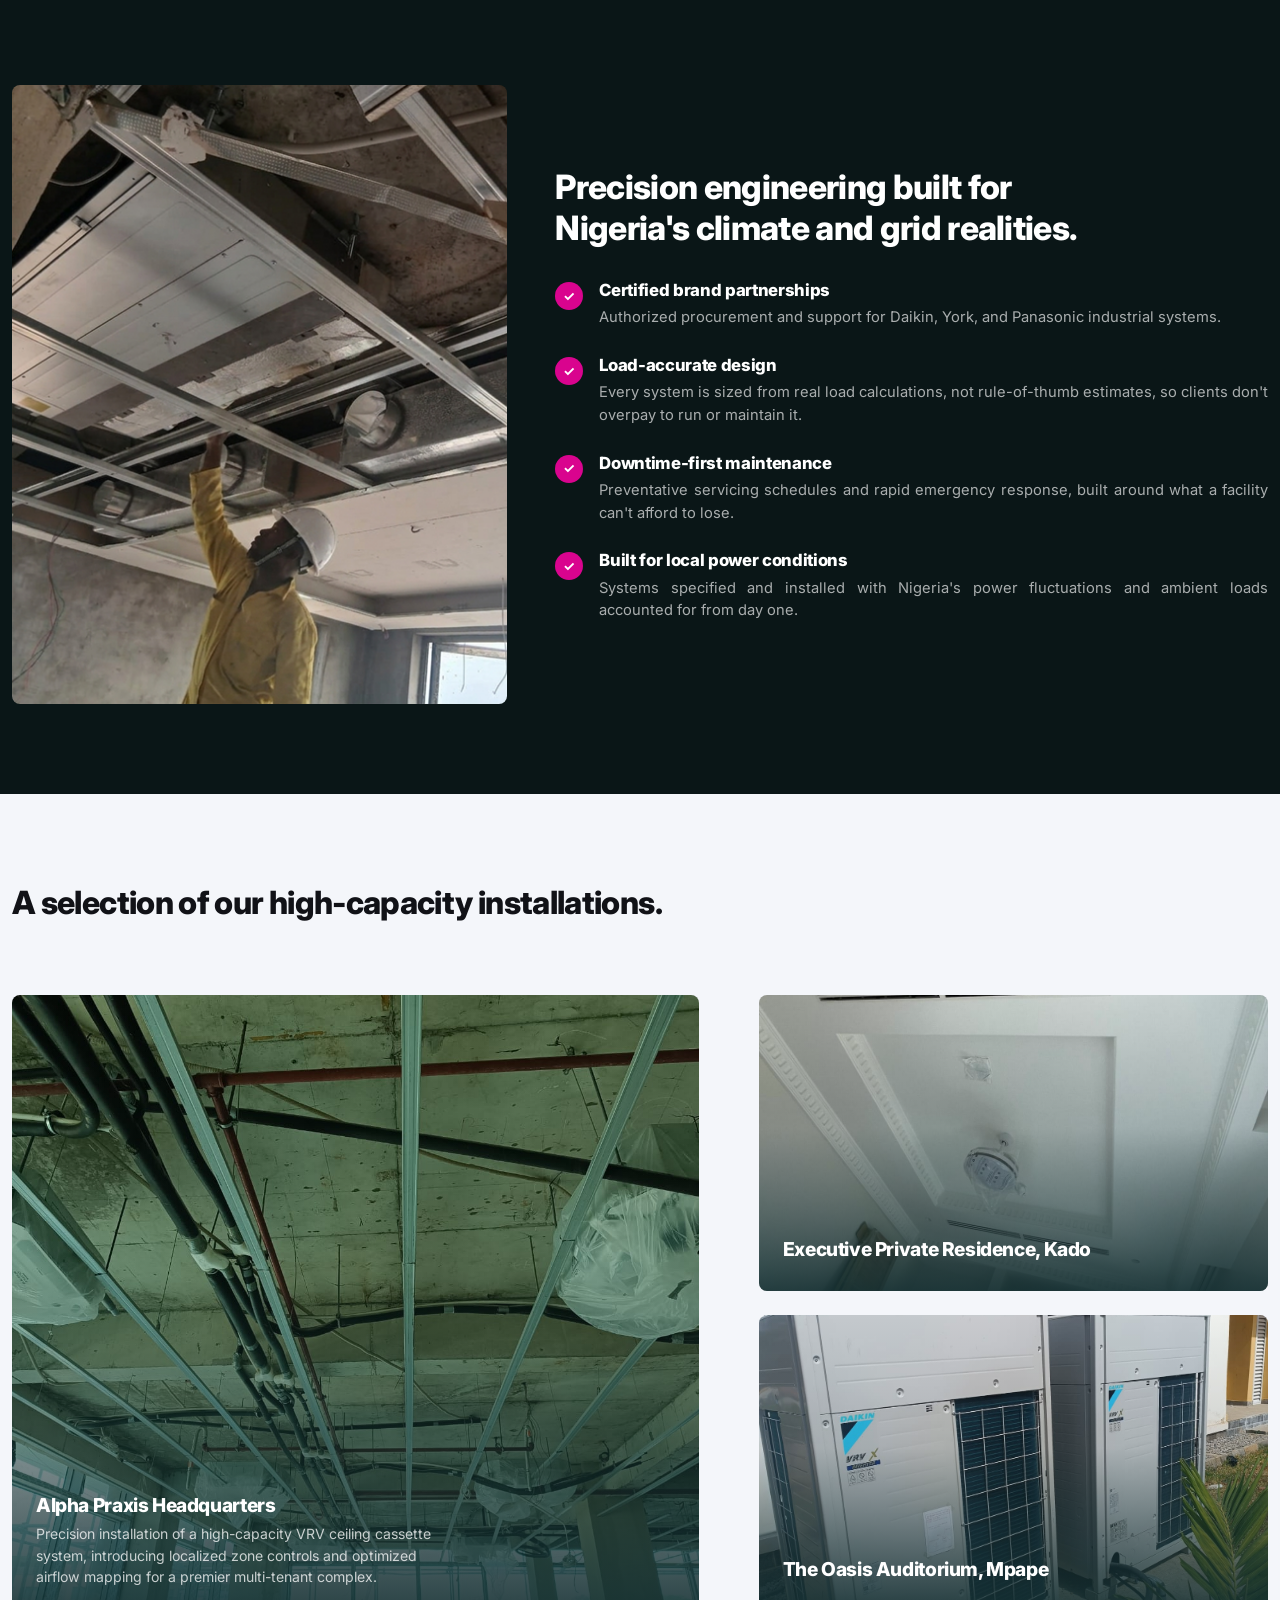
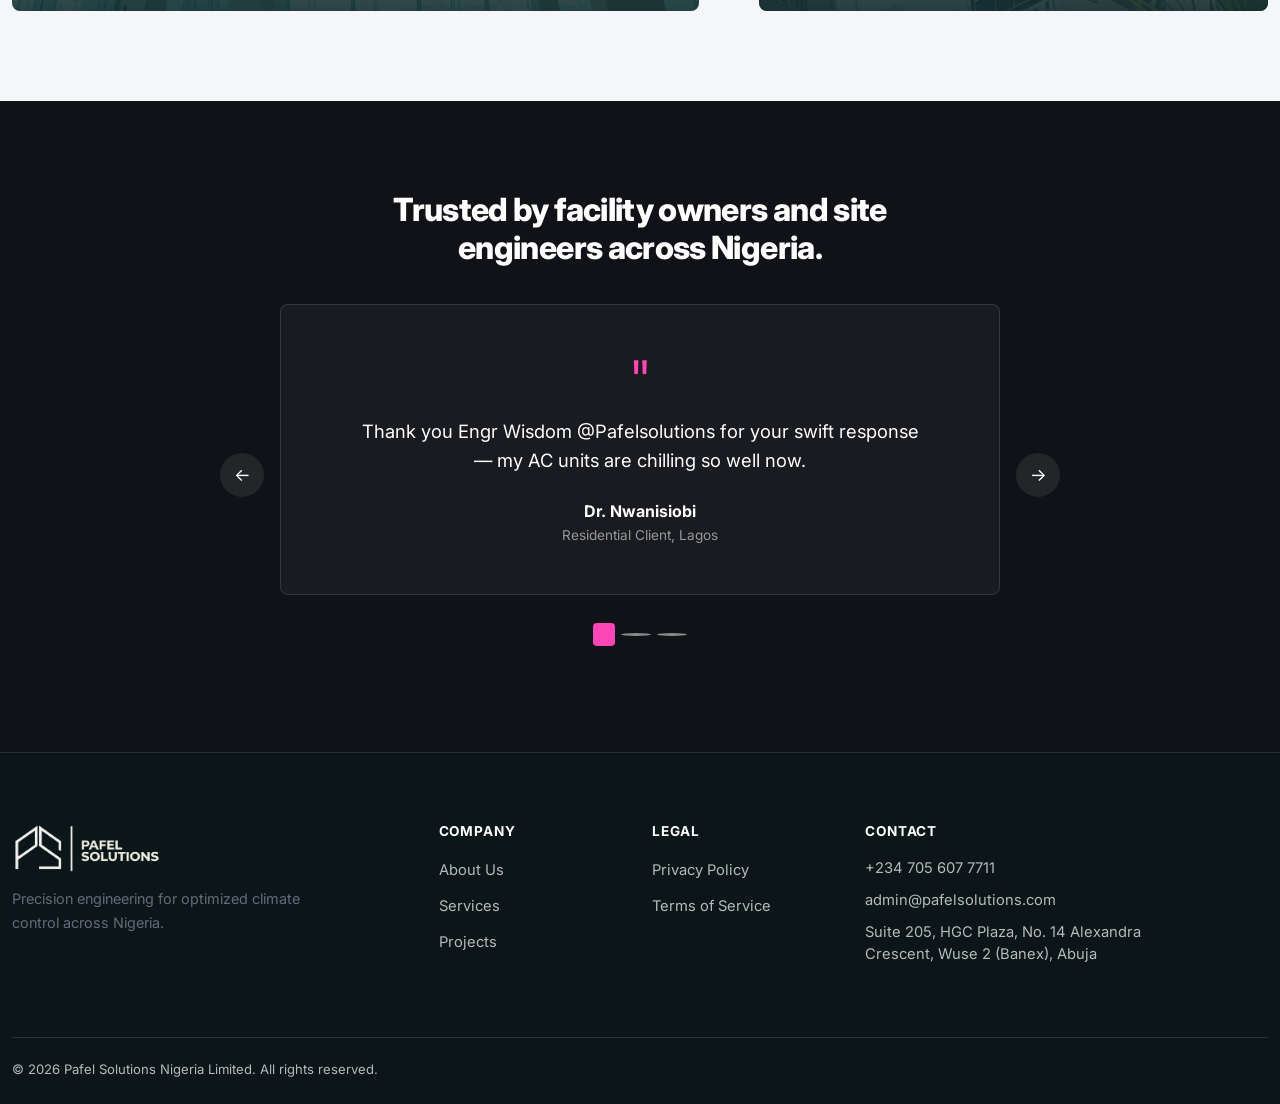
==== commit ba3db0d0: "full galary page addtion" ====
--- a/index.html
+++ b/index.html
@@ -84,6 +84,7 @@
     <div class="collapse navbar-collapse" id="navMenu">
       <ul class="navbar-nav ms-auto align-items-lg-center gap-lg-2">
          <li class="nav-item"><a class="nav-link active" href="index.html">Home</a></li>
+         <li class="nav-item"><a class="nav-link" href="about.html">About</a></li>
        <li class="nav-item dropdown">
         <div class="nav-link-split">
           <a class="nav-link" href="services.html" id="servicesDropdown">Services</a>
@@ -98,9 +99,8 @@
           <li><a class="dropdown-item" href="services.html#sales-consulting">Sales Consulting</a></li>
         </ul>
       </li>
-        <li class="nav-item"><a class="nav-link" href="projects.html">Projects</a></li>
-        <li class="nav-item"><a class="nav-link" href="about.html">About</a></li>
-        <!-- <li class="nav-item"><a class="nav-link" href="insights.html">Insights</a></li> -->
+        <li class="nav-item"><a class="nav-link" href="projects.html">Projects</a></li>        
+        <li class="nav-item"><a class="nav-link" href="gallery.html">Gallery</a></li> 
         <li class="nav-item"><a class="nav-link" href="contact.html">Contact</a></li>
         <li class="nav-item ms-lg-3">
           <button type="button" class="btn btn-magenta btn-sm" data-bs-toggle="modal" data-bs-target="#assessmentModal">Book Site Assessment</button>
@@ -438,11 +438,12 @@
               <div class="row g-3">
                 <div class="col-sm-6">
                   <label class="form-label" for="bkName">Full name *</label>
-                  <input type="text" class="form-control" id="bkName" required placeholder="John Doe">
+                  <input type="text" class="form-control" id="bkName" required>
                 </div>
                 <div class="col-sm-6">
                   <label class="form-label" for="bkPhone">Phone number *</label>
-                  <input type="tel" class="form-control" id="bkPhone" required placeholder="+234...">
+                  <input type="tel" class="form-control" id="bkPhone" required
+                        inputmode="numeric" maxlength="11" pattern="0[0-9]{10}">
                 </div>
                 <div class="col-sm-6">
                   <label class="form-label" for="bkProject">Project type</label>
@@ -464,13 +465,14 @@
                 </div>
                 <div class="col-12">
                   <label class="form-label" for="bkScope">Scope / description</label>
-                  <textarea class="form-control" id="bkScope" rows="3" placeholder="Briefly describe your cooling needs..."></textarea>
+                  <textarea class="form-control" id="bkScope" rows="3"></textarea>
                 </div>
               </div>
 
               <p class="selected-summary" id="selectedSummary">No date selected yet.</p>
 
               <button type="submit" class="btn btn-magenta btn-lg w-100" id="bkSubmit">Confirm Appointment</button>
+              <div class="form-status" id="bkStatus" role="status" aria-live="polite"></div>
               <p class="booking-note">No commitment for the initial assessment.</p>
             </form>
           </div>
--- a/assets/css/style.css
+++ b/assets/css/style.css
@@ -1094,6 +1094,30 @@
 .nav-link.active{ color: var(--magenta-deep); }
 .nav-link.active::after{ transform: scaleX(1); }
 
+.form-status{
+  display: none;
+  margin-top: 14px;
+  padding: 12px 14px;
+  border-radius: 8px;
+  font-size: 0.86rem;
+  font-weight: 600;
+  line-height: 1.5;
+  text-align: left;
+}
+.form-status:not(:empty){ display: block; }
+.form-status a{ text-decoration: underline; }
+.form-status.is-success{
+  background: var(--pink-soft);
+  color: var(--magenta-deep);
+  border: 1px solid rgba(217,4,142,0.25);
+}
+.form-status.is-error{
+  background: #FDEAEA;
+  color: #B3261E;
+  border: 1px solid rgba(179,38,30,0.25);
+}
+.form-status.is-error a{ color: #B3261E; }
+
 @media (max-width: 991.98px){
   .page-header{ padding: 130px 0 50px; }
   .map-frame{ min-height: 280px; }
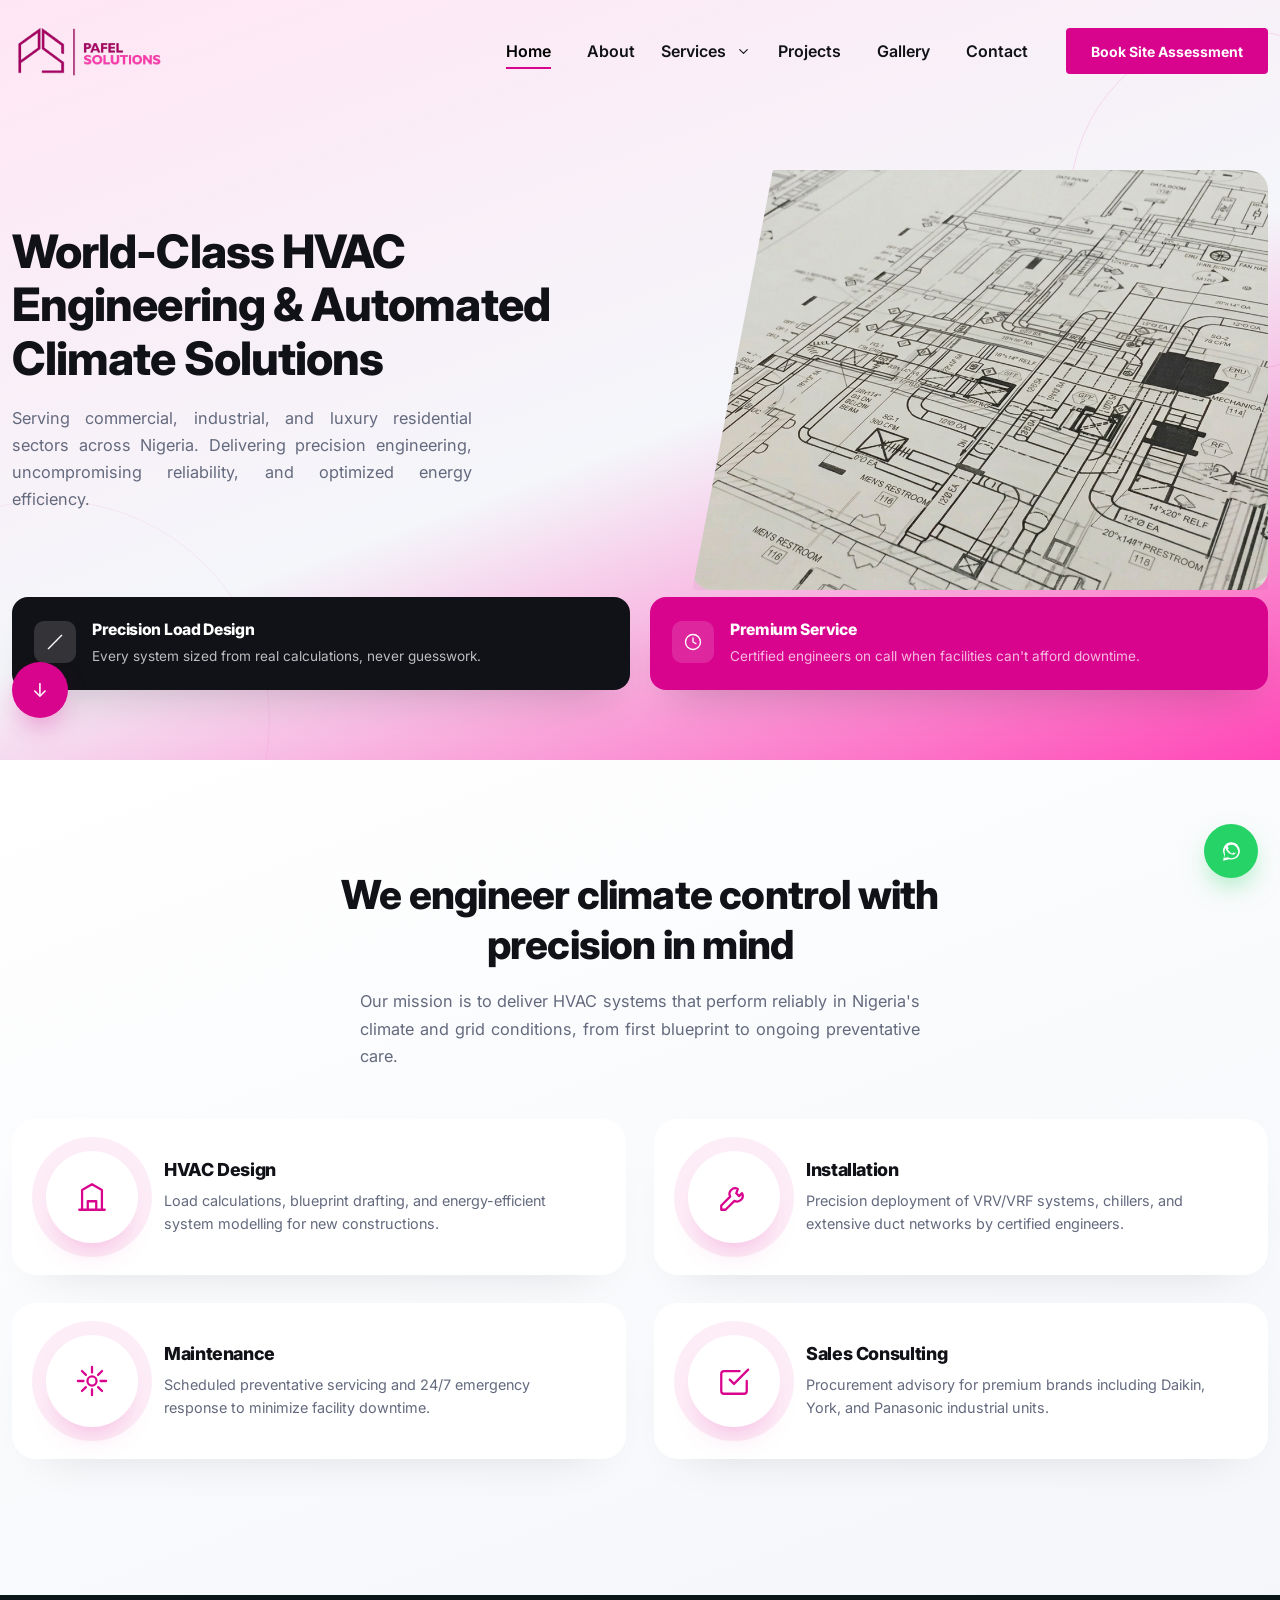
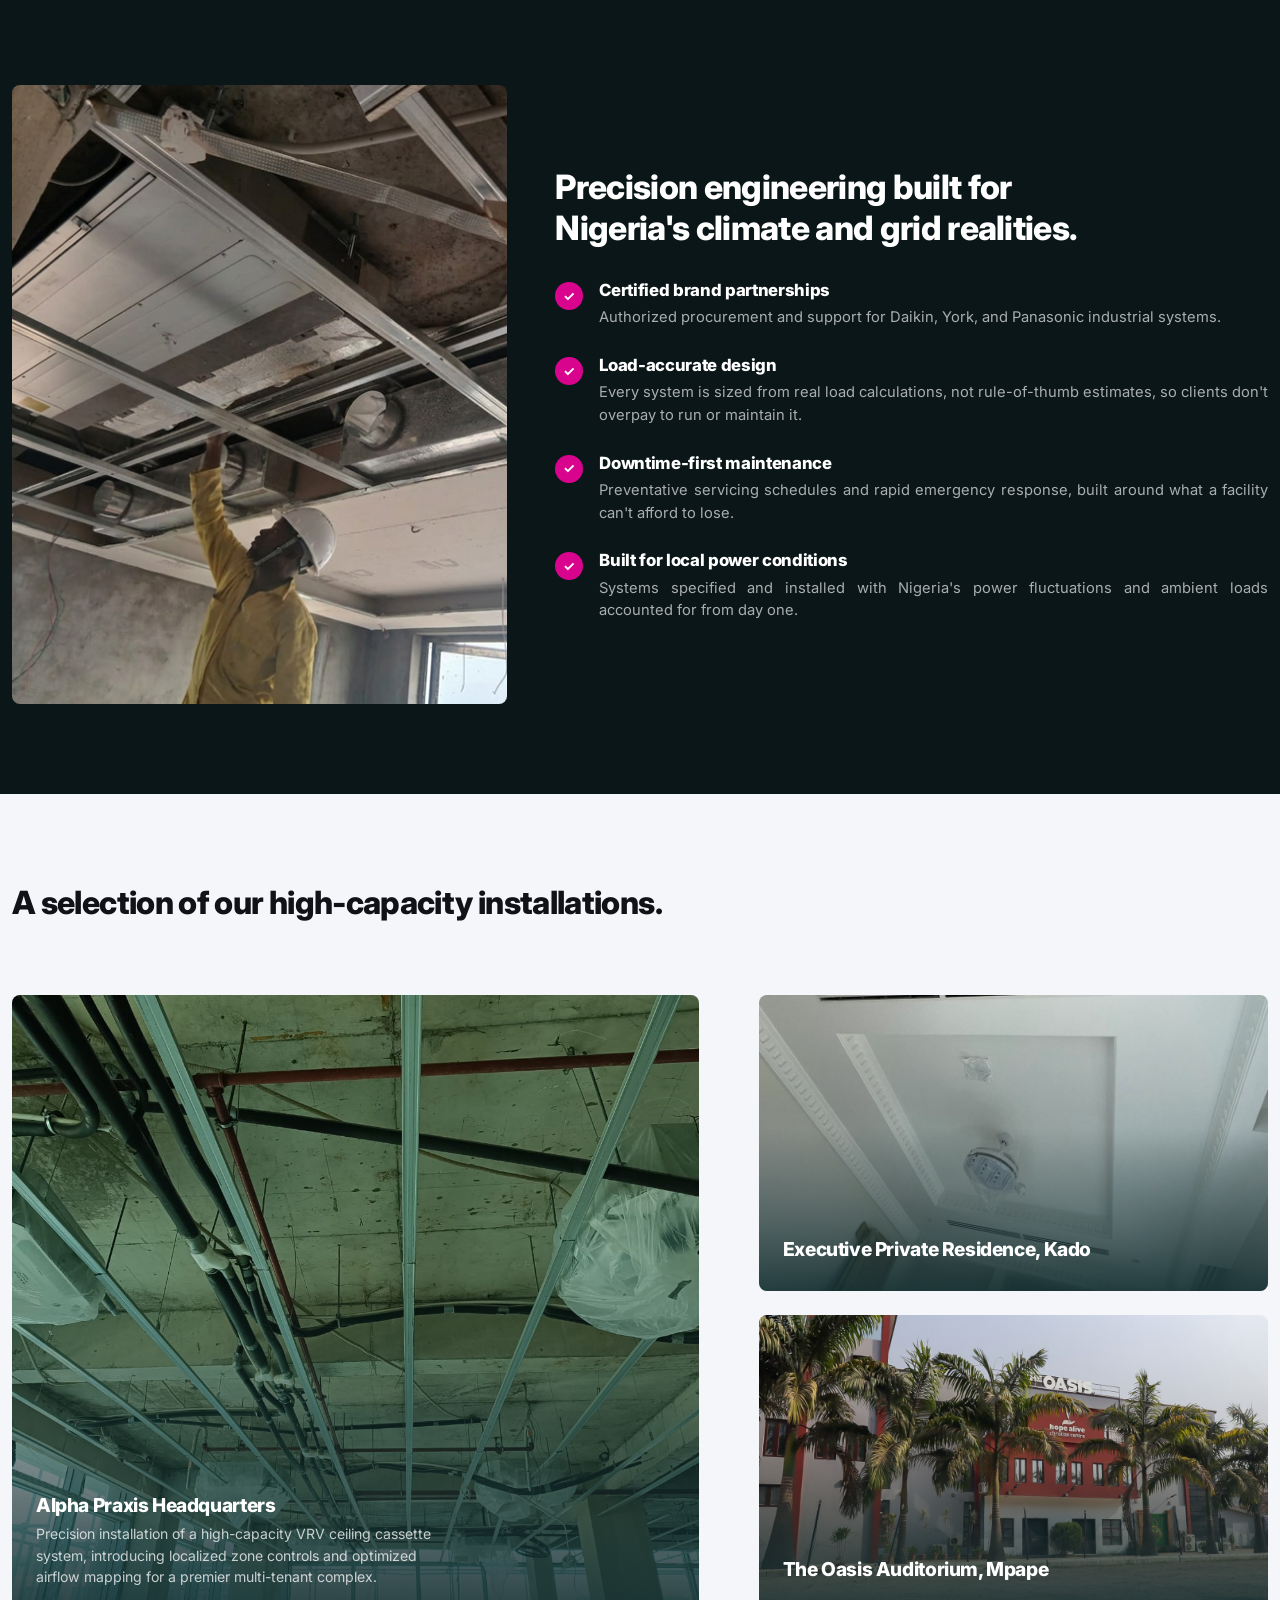
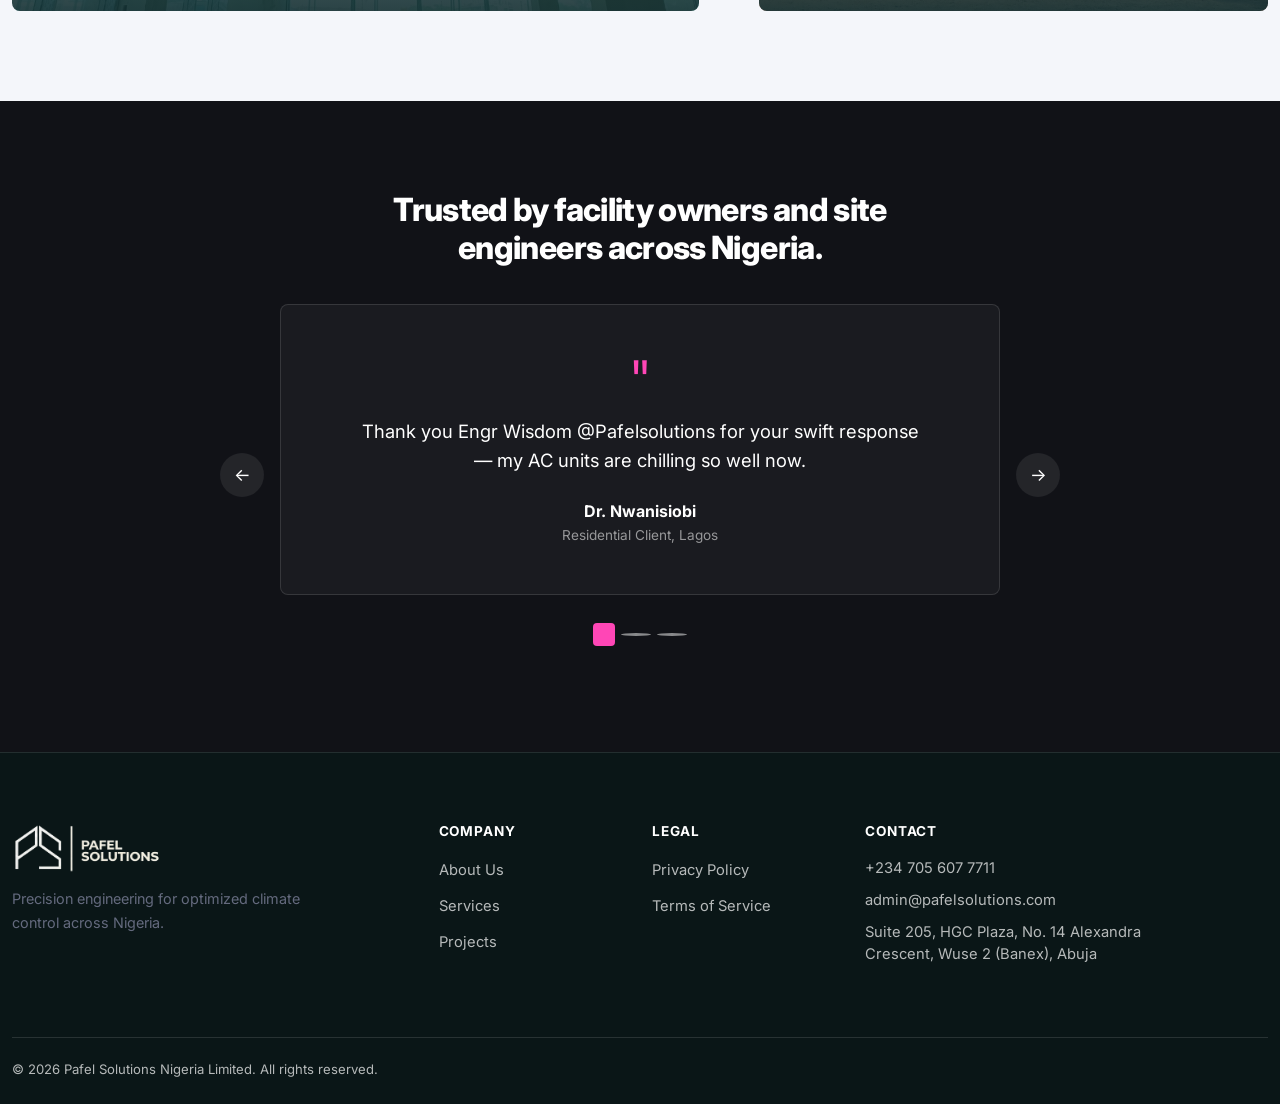
==== commit bc9c5d8e: "fix oasis image" ====
--- a/index.html
+++ b/index.html
@@ -284,7 +284,7 @@
           
           <!-- Small Feature 2: The Oasis Auditorium -->
           <a class="project-card project-card-sm" href="#the-oasis" data-aos="fade-up" data-aos-delay="160">
-            <img src="assets/images/photo33.jpeg" alt="Heavy-duty Daikin VRV X outdoor condenser arrays commissioned on-site">
+            <img src="assets/images/photo24.jpeg" alt="Heavy-duty Daikin VRV X outdoor condenser arrays commissioned on-site">
             <div class="project-overlay">              
               
               <h3>The Oasis Auditorium, Mpape</h3>
